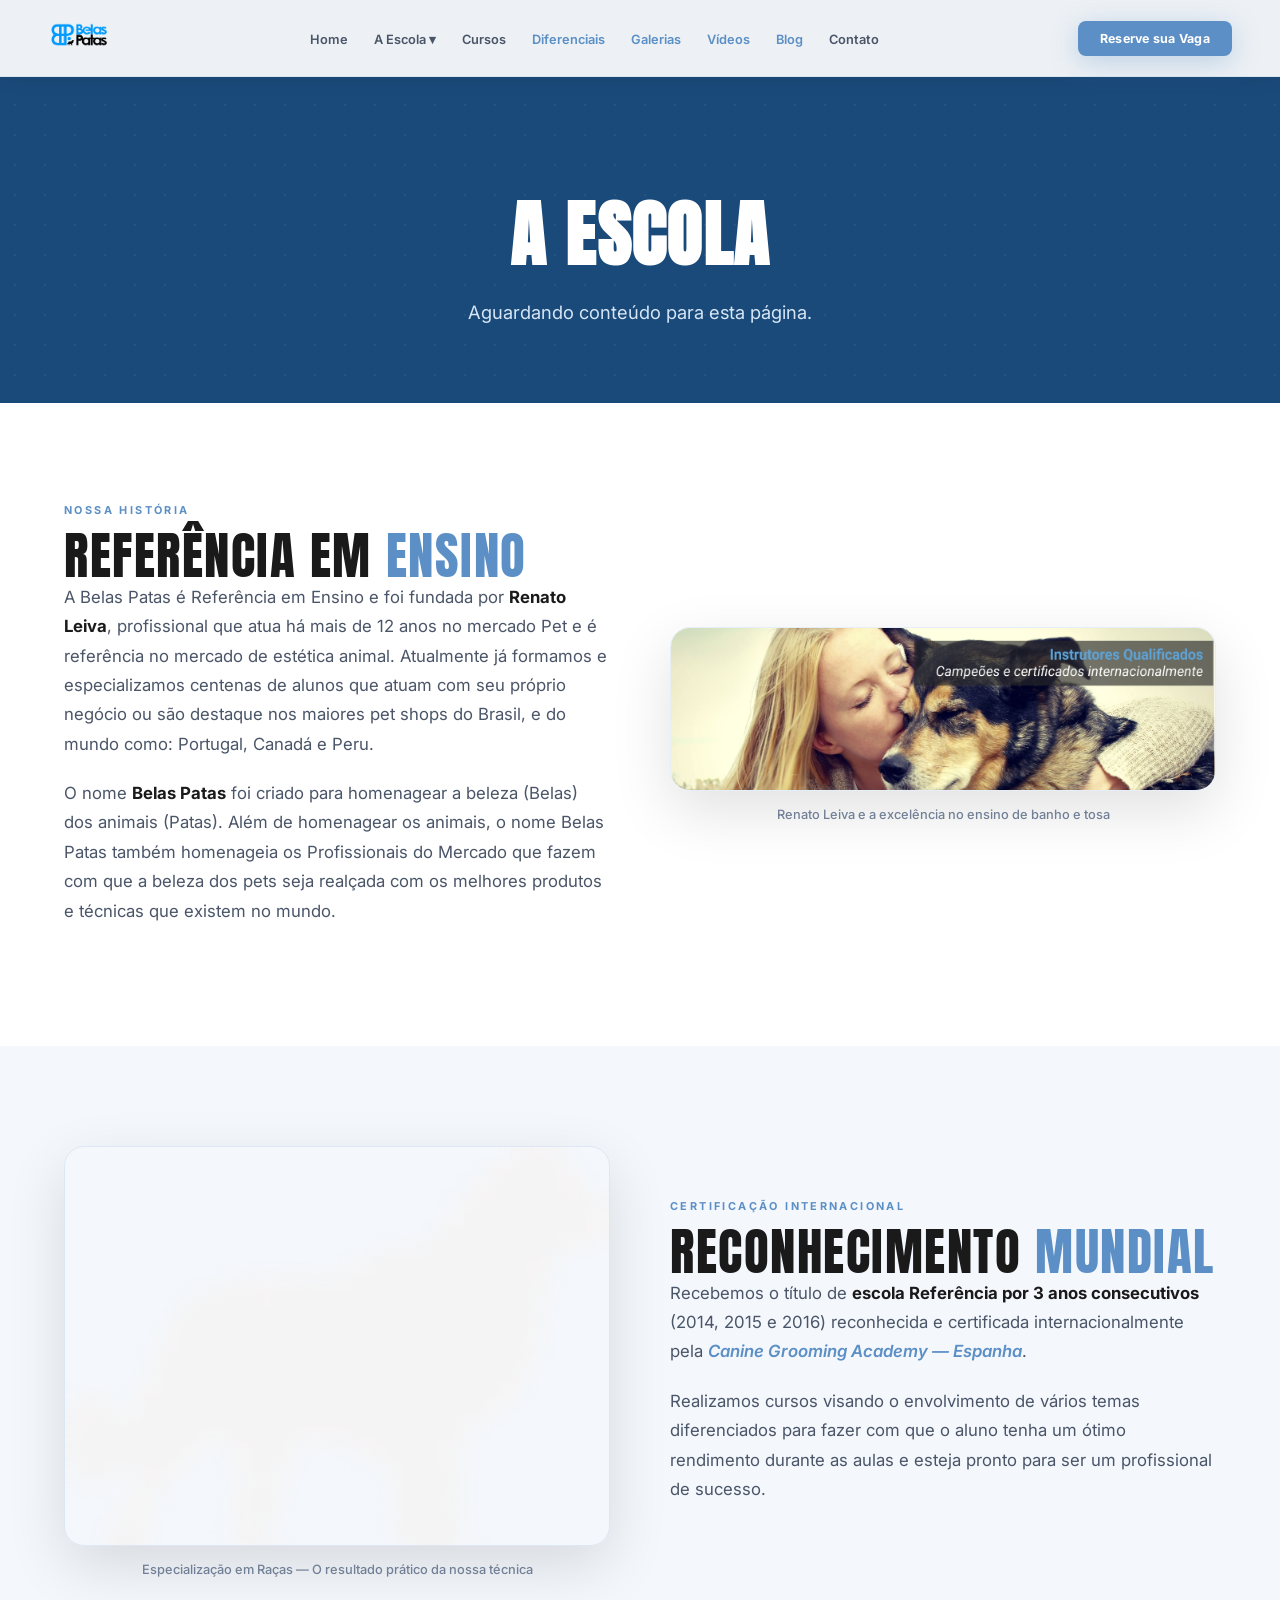
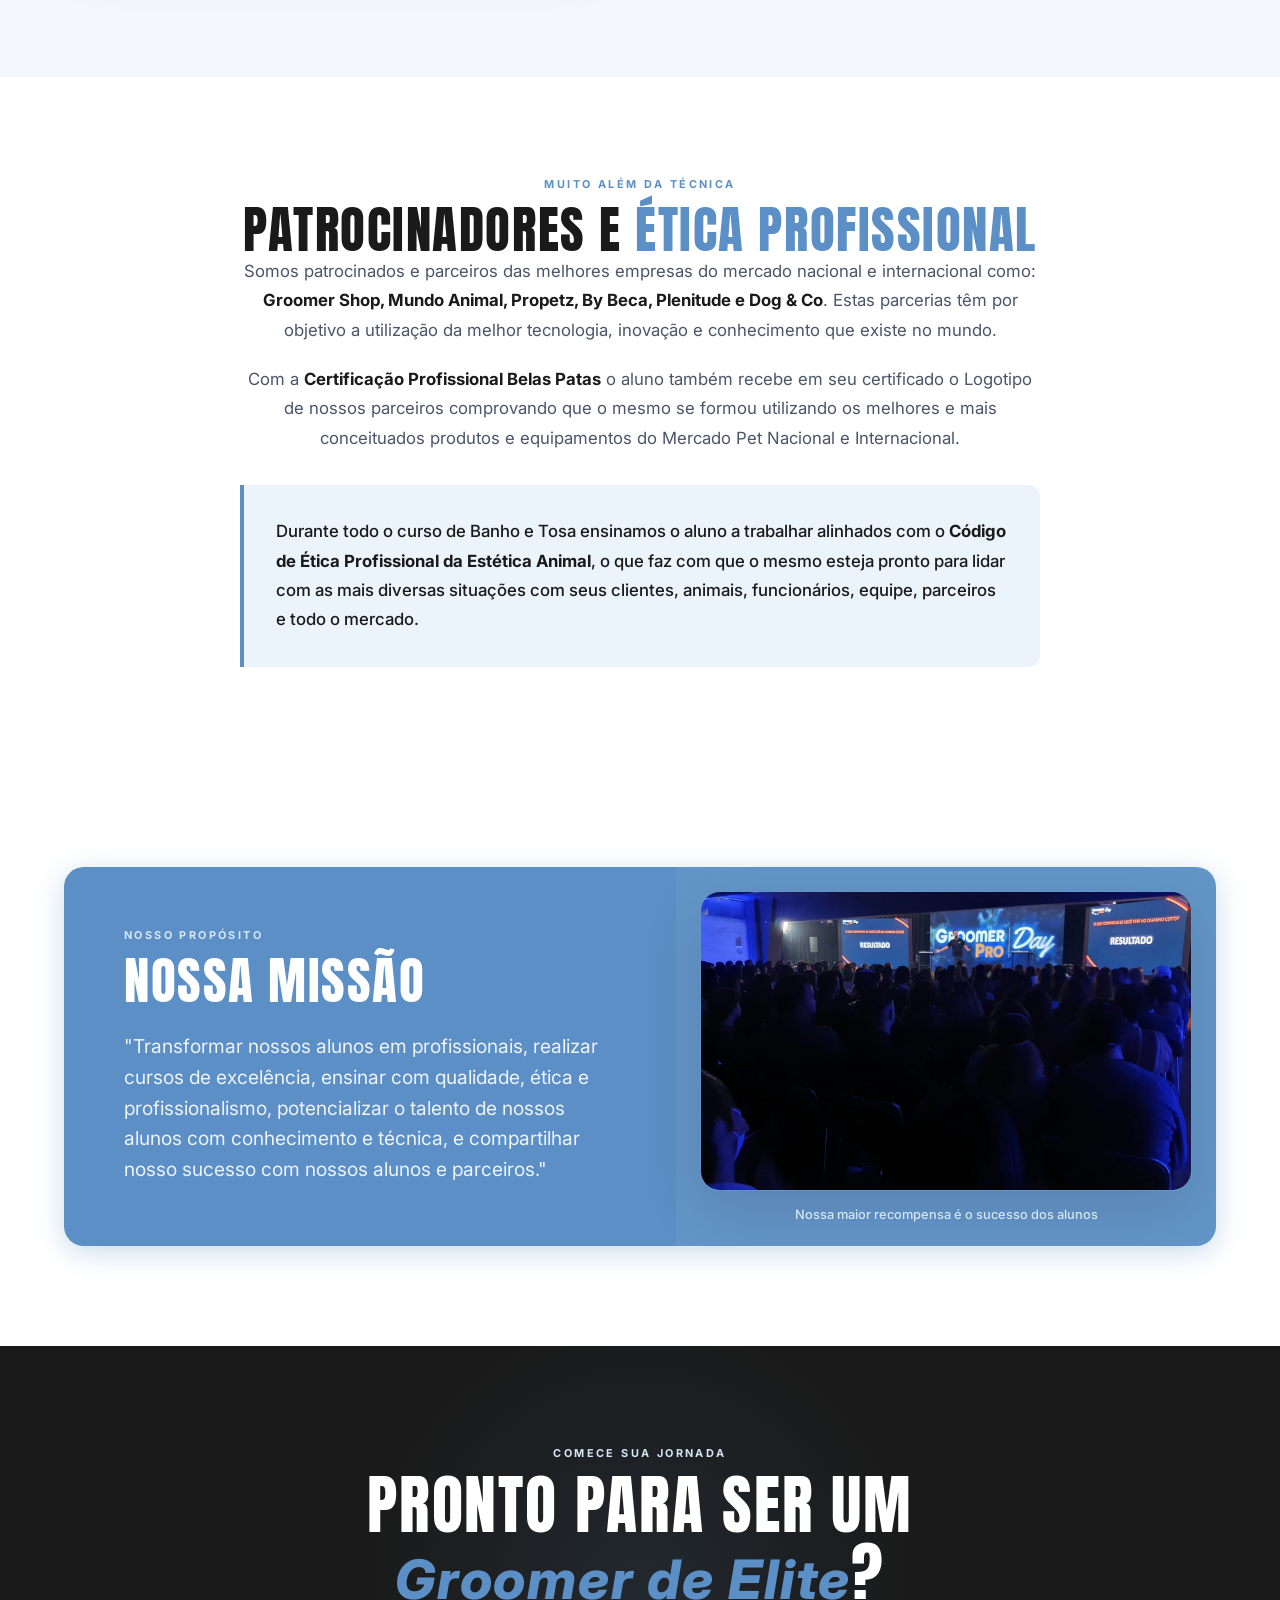
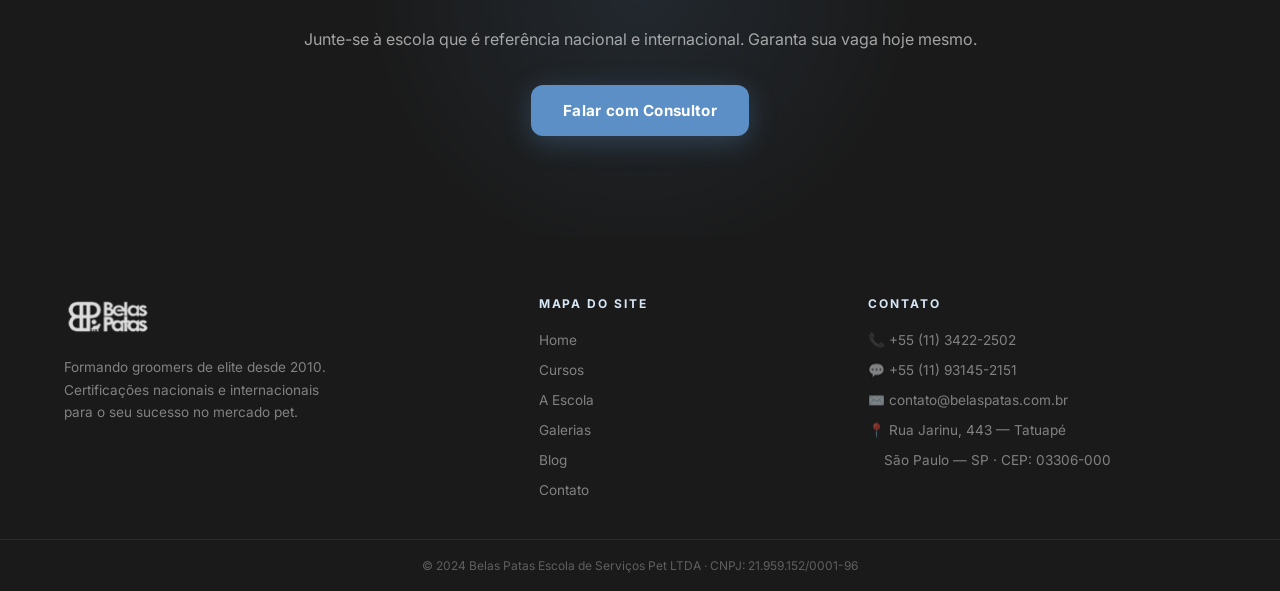
==== a-escola.html @ c2679daf "Initial commit - Belas Patas website" ====
<!DOCTYPE html>
<html lang="pt-BR">
<head>
  <meta charset="UTF-8" />
  <meta name="viewport" content="width=device-width, initial-scale=1.0" />
  <meta name="description" content="A Escola Belas Patas — Conheça a nossa estrutura e história." />
  <title>A Escola | Belas Patas</title>

  <!-- Fonts -->
  <link rel="preconnect" href="https://fonts.googleapis.com" />
  <link rel="preconnect" href="https://fonts.gstatic.com" crossorigin />
  <link href="https://fonts.googleapis.com/css2?family=Anton&family=Inter:wght@300;400;500;600;700;800;900&display=swap" rel="stylesheet" />

  <link rel="stylesheet" href="style.css" />
</head>
<body>

  <!-- ===== NAV ===== -->
  <nav class="nav" id="navbar">
    <a href="index.html" class="nav-logo" id="nav-logo-link">
      <img src="assets/logo-header.png" alt="Belas Patas" class="nav-logo-img" />
    </a>
    <ul class="nav-links" id="nav-links">
      <li><a href="index.html#home" class="nav-link">Home</a></li>
      <li class="has-dropdown">
        <a href="a-escola.html" class="nav-link">A Escola ▾</a>
        <ul class="dropdown">
          <li><a href="a-escola.html">A Escola</a></li>
          <li><a href="instrutores.html">Instrutores</a></li>
          <li><a href="#">Banho e Tosa Gratuito</a></li>
          <li><a href="#">Hospedagem</a></li>
          <li><a href="#">Parceiros</a></li>
          <li><a href="#">Depoimentos</a></li>
        </ul>
      </li>
      <li><a href="index.html#cursos" class="nav-link">Cursos</a></li>
      <li><a href="#" class="nav-link">Diferenciais</a></li>
      <li><a href="#" class="nav-link">Galerias</a></li>
      <li><a href="#" class="nav-link">Vídeos</a></li>
      <li><a href="#" class="nav-link">Blog</a></li>
      <li><a href="index.html#contato" class="nav-link">Contato</a></li>
    </ul>
    <a href="https://api.whatsapp.com/send?phone=5511931452151&text=Gostaria%20de%20mais%20informa%C3%A7%C3%B5es!" target="_blank" class="nav-cta" id="nav-cta-btn">
      Reserve sua Vaga
    </a>
    <button class="hamburger" id="hamburger" aria-label="Menu">
      <span></span><span></span><span></span>
    </button>
  </nav>

  <!-- ===== HEADER INTERNO ===== -->
  <header class="internal-header">
    <div class="internal-header-bg"></div>
    <div class="container relative" style="position: relative; z-index: 2;">
      <h1 class="internal-title fade">A Escola</h1>
      <p class="internal-sub fade d1">Aguardando conteúdo para esta página.</p>
    </div>
  </header>

  <!-- ===== CONTEÚDO PRINCIPAL ===== -->
  <main class="internal-main">
    
    <!-- Seção Quem Somos / História -->
    <section class="historia-section">
      <div class="container">
        <div class="historia-grid">
          <div class="historia-text fade">
            <span class="kicker">Nossa História</span>
            <h2 class="sec-title">Referência em <span>Ensino</span></h2>
            <p>A Belas Patas é Referência em Ensino e foi fundada por <strong>Renato Leiva</strong>, profissional que atua há mais de 12 anos no mercado Pet e é referência no mercado de estética animal. Atualmente já formamos e especializamos centenas de alunos que atuam com seu próprio negócio ou são destaque nos maiores pet shops do Brasil, e do mundo como: Portugal, Canadá e Peru.</p>
            <p>O nome <strong>Belas Patas</strong> foi criado para homenagear a beleza (Belas) dos animais (Patas). Além de homenagear os animais, o nome Belas Patas também homenageia os Profissionais do Mercado que fazem com que a beleza dos pets seja realçada com os melhores produtos e técnicas que existem no mundo.</p>
          </div>
          <div class="historia-image fade-r">
            <img src="assets/banner02.jpg" alt="Estrutura Belas Patas" class="rounded-img shadow-lg" />
            <div class="img-caption text-center">Renato Leiva e a excelência no ensino de banho e tosa</div>
          </div>
        </div>
      </div>
    </section>

    <!-- Reconhecimento e Metodologia -->
    <section class="reconhecimento-section" id="reconhecimento">
      <div class="container">
        <div class="reconhecimento-grid">
          <div class="rec-image fade">
            <img src="assets/white-dog.png" alt="Antes e Depois Tosa - Especialização em Raças" class="rounded-img shadow-lg" style="object-position: top; max-height: 400px;" />
            <div class="img-caption text-center mt-2">Especialização em Raças — O resultado prático da nossa técnica</div>
          </div>
          <div class="rec-text fade-r">
            <span class="kicker">Certificação Internacional</span>
            <h2 class="sec-title">Reconhecimento <span>Mundial</span></h2>
            <p>Recebemos o título de <strong>escola Referência por 3 anos consecutivos</strong> (2014, 2015 e 2016) reconhecida e certificada internacionalmente pela <em>Canine Grooming Academy — Espanha</em>.</p>
            <p>Realizamos cursos visando o envolvimento de vários temas diferenciados para fazer com que o aluno tenha um ótimo rendimento durante as aulas e esteja pronto para ser um profissional de sucesso.</p>
          </div>
        </div>
      </div>
    </section>

    <!-- Parceiros / Ética -->
    <section class="etica-section">
      <div class="container text-center">
         <span class="kicker">Muito além da técnica</span>
         <h2 class="sec-title">Patrocinadores e <span>Ética Profissional</span></h2>
         <div class="etica-content fade">
           <p>Somos patrocinados e parceiros das melhores empresas do mercado nacional e internacional como: <strong>Groomer Shop, Mundo Animal, Propetz, By Beca, Plenitude e Dog & Co</strong>. Estas parcerias têm por objetivo a utilização da melhor tecnologia, inovação e conhecimento que existe no mundo.</p>
           <p>Com a <strong>Certificação Profissional Belas Patas</strong> o aluno também recebe em seu certificado o Logotipo de nossos parceiros comprovando que o mesmo se formou utilizando os melhores e mais conceituados produtos e equipamentos do Mercado Pet Nacional e Internacional.</p>
           <div class="etica-highlight text-left">
             <p>Durante todo o curso de Banho e Tosa ensinamos o aluno a trabalhar alinhados com o <strong>Código de Ética Profissional da Estética Animal</strong>, o que faz com que o mesmo esteja pronto para lidar com as mais diversas situações com seus clientes, animais, funcionários, equipe, parceiros e todo o mercado.</p>
           </div>
         </div>
      </div>
    </section>

    <!-- Missão -->
    <section class="missao-section" id="missao">
      <div class="container">
        <div class="missao-card fade">
          <div class="missao-content">
            <span class="kicker">Nosso Propósito</span>
            <h2 class="sec-title">Nossa <span>Missão</span></h2>
            <p class="missao-text">"Transformar nossos alunos em profissionais, realizar cursos de excelência, ensinar com qualidade, ética e profissionalismo, potencializar o talento de nossos alunos com conhecimento e técnica, e compartilhar nosso sucesso com nossos alunos e parceiros."</p>
          </div>
          <div class="missao-image">
            <img src="assets/whatsapp-1.jpg" alt="Alunos Formados" class="rounded-img shadow-lg" style="max-height: 300px;" />
            <div class="img-caption text-center mt-2">Nossa maior recompensa é o sucesso dos alunos</div>
          </div>
        </div>
      </div>
    </section>

    <!-- CTA Final -->
    <section class="break-section">
      <div class="break-inner">
        <span class="kicker">Comece sua jornada</span>
        <h2 class="break-title">Pronto para ser um <em>Groomer de Elite</em>?</h2>
        <p class="break-sub">Junte-se à escola que é referência nacional e internacional. Garanta sua vaga hoje mesmo.</p>
        <a href="https://api.whatsapp.com/send?phone=5511931452151&text=Gostaria%20de%20mais%20informa%C3%A7%C3%B5es!" target="_blank" class="btn btn-primary" id="escola-cta-btn">Falar com Consultor</a>
      </div>
    </section>

  </main>

  <!-- ===== FOOTER ===== -->
  <footer class="footer">
    <div class="footer-inner container">
      <div class="footer-col">
        <div class="footer-logo">
          <img src="assets/logo-footer.png" alt="Belas Patas" class="footer-logo-img" />
        </div>
        <p class="footer-desc">Formando groomers de elite desde 2010. Certificações nacionais e internacionais para o seu sucesso no mercado pet.</p>
      </div>
      <div class="footer-col">
        <h4>Mapa do Site</h4>
        <ul class="footer-links">
          <li><a href="index.html#home">Home</a></li>
          <li><a href="index.html#cursos">Cursos</a></li>
          <li><a href="a-escola.html">A Escola</a></li>
          <li><a href="#">Galerias</a></li>
          <li><a href="#">Blog</a></li>
          <li><a href="index.html#contato">Contato</a></li>
        </ul>
      </div>
      <div class="footer-col">
        <h4>Contato</h4>
        <ul class="footer-links">
          <li><a href="tel:551134222502">📞 +55 (11) 3422-2502</a></li>
          <li><a href="https://api.whatsapp.com/send?phone=5511931452151" target="_blank">💬 +55 (11) 93145-2151</a></li>
          <li><a href="mailto:contato@belaspatas.com.br">✉️ contato@belaspatas.com.br</a></li>
          <li><span>📍 Rua Jarinu, 443 — Tatuapé</span></li>
          <li><span>&nbsp;&nbsp;&nbsp;&nbsp;São Paulo — SP · CEP: 03306-000</span></li>
        </ul>
      </div>
    </div>
    <div class="footer-bottom">
      <p>© 2024 Belas Patas Escola de Serviços Pet LTDA · CNPJ: 21.959.152/0001-96</p>
    </div>
  </footer>

  <script src="main.js"></script>
</body>
</html>
---- style.css ----
/* =====================================================
   BELAS PATAS — Premium Pet School
   Palette: White (#FFFFFF) + Azul (#5B8FC5) + Preto (#1A1A1A)
   Accent: Azul escuro (#1A4A7A) | Cinza claro (#F4F7FC)
   ===================================================== */

:root {
  /* Cores principais extraídas do logo */
  --blue:        #5B8FC5;   /* azul exato do logo */
  --blue-dark:   #1A4A7A;   /* azul escuro / hover */
  --blue-mid:    #3D72A8;   /* azul médio */
  --blue-light:  #D6E6F7;   /* azul muito claro / backgrounds */
  --blue-ultra:  #EBF3FB;   /* azul ultra claro */
  --black:       #0D0D0D;   /* preto quase puro */
  --black-mid:   #1A1A1A;   /* preto do logo */
  --black-soft:  #2C2C2C;
  --gray:        #4A5568;
  --gray-light:  #718096;
  --white:       #FFFFFF;
  --off-white:   #F4F7FC;   /* fundo geral */
  --section-alt: #EBF3FB;   /* seção alternada */
  --border:      rgba(91,143,197,.15);
  --border-dark: rgba(0,0,0,.08);
  --shadow-blue: 0 6px 28px rgba(91,143,197,.32);
  --shadow-sm:   0 2px 12px rgba(0,0,0,.08);
  --shadow-md:   0 8px 32px rgba(0,0,0,.1);
  --shadow-lg:   0 20px 60px rgba(0,0,0,.12);
  --f-display:   'Anton', sans-serif;
  --f-body:      'Inter', sans-serif;
  --radius:      12px;
  --radius-lg:   20px;
}

*,*::before,*::after { margin:0; padding:0; box-sizing:border-box; }
html { scroll-behavior: smooth; }

body {
  font-family: var(--f-body);
  background: var(--off-white);
  color: var(--black-mid);
  -webkit-font-smoothing: antialiased;
  overflow-x: hidden;
}

/* ── ANIMATIONS ── */
.fade { opacity:0; transform:translateY(28px); transition:opacity .65s ease,transform .65s ease; }
.fade.in { opacity:1; transform:translateY(0); }
.fade-r { opacity:0; transform:translateX(40px); transition:opacity .7s ease,transform .7s ease; }
.fade-r.in { opacity:1; transform:translateX(0); }
.d1 { transition-delay:.1s; }
.d2 { transition-delay:.2s; }
.d3 { transition-delay:.3s; }

@keyframes breathe { 0%,100%{transform:scale(1)} 50%{transform:scale(1.04)} }
@keyframes float { 0%,100%{transform:translateY(0)} 50%{transform:translateY(-8px)} }
@keyframes pulse-ring { 0%{box-shadow:0 0 0 0 rgba(37,211,102,.45)} 70%{box-shadow:0 0 0 14px rgba(37,211,102,0)} 100%{box-shadow:0 0 0 0 rgba(37,211,102,0)} }
@keyframes shine { to { background-position: 200% center; } }
@keyframes slide-in { from{opacity:0;transform:translateY(-6px)} to{opacity:1;transform:translateY(0)} }

/* ── CONTAINER ── */
.container { max-width: 1200px; margin: 0 auto; padding: 0 24px; }
.text-center { text-align: center; }

/* ── GLOBAL BUTTONS ── */
.btn {
  display: inline-flex;
  align-items: center;
  gap: 10px;
  font-family: var(--f-body);
  font-size: .95rem;
  font-weight: 700;
  padding: 16px 32px;
  border-radius: var(--radius);
  border: none;
  cursor: pointer;
  text-decoration: none;
  letter-spacing: .02em;
  transition: all .22s ease;
  white-space: nowrap;
}
.btn-primary {
  background: var(--blue);
  color: var(--white);
  box-shadow: var(--shadow-blue);
}
.btn-primary:hover {
  background: var(--blue-dark);
  transform: translateY(-2px);
  box-shadow: 0 10px 36px rgba(91,143,197,.42);
}
.btn-secondary {
  background: var(--white);
  color: var(--blue-dark);
  border: 1.5px solid var(--border);
  box-shadow: var(--shadow-sm);
}
.btn-secondary:hover {
  background: var(--blue-ultra);
  border-color: var(--blue);
  transform: translateY(-2px);
}
.btn-outline {
  background: transparent;
  color: var(--blue);
  border: 1.5px solid var(--blue);
}
.btn-outline:hover {
  background: var(--blue-light);
  transform: translateY(-2px);
}
.btn-dark {
  background: var(--black-mid);
  color: var(--white);
}
.btn-dark:hover {
  background: var(--black-soft);
  transform: translateY(-2px);
}
.btn-full { width: 100%; justify-content: center; }
.arr { transition: transform .2s; }
.btn:hover .arr { transform: translateX(4px); }

/* ── SECTION HEADERS ── */
.kicker {
  font-size: .68rem;
  font-weight: 700;
  text-transform: uppercase;
  letter-spacing: .22em;
  color: var(--blue);
  display: block;
  margin-bottom: 12px;
}
.sec-head { margin-bottom: 56px; }
.sec-head.center { text-align: center; }
.sec-title {
  font-family: var(--f-display);
  font-size: clamp(2rem, 4vw, 3.2rem);
  font-weight: 400;
  letter-spacing: .03em;
  text-transform: uppercase;
  color: var(--black-mid);
  line-height: 1.05;
}
.sec-title span { color: var(--blue); }
.sec-desc {
  font-size: 1rem;
  color: var(--gray);
  line-height: 1.7;
  max-width: 520px;
  margin: 16px auto 0;
}

/* ── INTERNAL HEADER ── */
.internal-header {
  position: relative;
  padding: 180px 24px 80px;
  background: var(--blue-dark);
  text-align: center;
  overflow: hidden;
}
.internal-header-bg {
  position: absolute;
  inset: 0;
  background-image: radial-gradient(circle, rgba(255,255,255,.05) 1px, transparent 1px);
  background-size: 30px 30px;
  z-index: 1;
}
.internal-title {
  font-family: var(--f-display);
  font-size: clamp(3rem, 6vw, 4.5rem);
  color: var(--white);
  text-transform: uppercase;
  letter-spacing: .02em;
  margin-bottom: 12px;
}
.internal-sub {
  font-size: clamp(1rem, 2vw, 1.15rem);
  color: var(--blue-light);
  max-width: 600px;
  margin: 0 auto;
}
.relative { position: relative; }

/* ── A ESCOLA PAGE ── */
.internal-main {
  background: var(--white);
}
.historia-section, .reconhecimento-section, .etica-section, .missao-section {
  padding: 100px 24px;
}
.reconhecimento-section {
  background: var(--off-white);
}

.historia-grid, .reconhecimento-grid {
  display: grid;
  grid-template-columns: 1fr 1fr;
  gap: 60px;
  align-items: center;
}
@media (max-width: 800px) {
  .historia-grid, .reconhecimento-grid {
    grid-template-columns: 1fr;
    gap: 40px;
  }
}

.historia-text p, .rec-text p, .etica-content p {
  font-size: 1.05rem;
  color: var(--gray);
  line-height: 1.75;
  margin-bottom: 20px;
}
.historia-text p strong, .rec-text p strong, .etica-content p strong {
  color: var(--black-mid);
}
.rec-text p em {
  font-style: italic;
  color: var(--blue);
  font-weight: 600;
}

.rounded-img {
  width: 100%;
  border-radius: var(--radius-lg);
  object-fit: cover;
  border: 1px solid var(--border);
}
.shadow-lg {
  box-shadow: var(--shadow-lg);
}
.img-caption {
  font-size: .8rem;
  color: var(--gray-light);
  margin-top: 12px;
  font-weight: 500;
}
.mt-2 { margin-top: 12px; }

.etica-content {
  max-width: 800px;
  margin: 0 auto;
}
.etica-highlight {
  margin-top: 32px;
  padding: 32px;
  background: var(--blue-ultra);
  border-left: 4px solid var(--blue);
  border-radius: 0 var(--radius) var(--radius) 0;
  text-align: left;
}
.etica-highlight p { margin-bottom: 0; color: var(--black-mid); font-weight: 500; }

.missao-card {
  display: flex;
  background: var(--blue);
  border-radius: var(--radius-lg);
  overflow: hidden;
  box-shadow: var(--shadow-blue);
  align-items: center;
}
.missao-content {
  padding: 60px;
  flex: 1;
}
.missao-content .kicker { color: var(--blue-light); }
.missao-content .sec-title, .missao-content .sec-title span { color: var(--white); }
.missao-text {
  font-size: 1.2rem;
  color: rgba(255,255,255,0.9);
  line-height: 1.6;
  margin-top: 24px;
}
.missao-image {
  flex: 1;
  padding: 24px;
  background: rgba(255,255,255,0.05);
}
.missao-image .img-caption { color: var(--blue-light); }

@media (max-width: 900px) {
  .missao-card { flex-direction: column; }
  .missao-content { padding: 40px; }
  .missao-image { width: 100%; }
}

/* ── INSTRUTORES PAGE ── */
.instrutores-main {
  background: var(--white);
}
.instrutores-section {
  padding: 80px 24px 40px;
}
.instrutores-intro {
  max-width: 700px;
  margin: 0 auto 64px;
  text-align: center;
}
.instrutores-intro p {
  font-size: 1.1rem;
  color: var(--gray);
  line-height: 1.8;
}

/* Bloco individual de cada instrutor */
.instrutor-block {
  display: flex;
  gap: 48px;
  align-items: flex-start;
  padding: 48px 0;
}

/* Foto — lado esquerdo */
.instrutor-foto {
  flex: 0 0 240px;
  width: 240px;
}
.instrutor-foto-placeholder {
  width: 240px;
  height: 300px;
  background: var(--off-white);
  border: 2px dashed var(--border);
  border-radius: var(--radius-lg);
  display: flex;
  flex-direction: column;
  align-items: center;
  justify-content: center;
  gap: 12px;
  color: var(--gray-light);
}
.instrutor-foto-placeholder svg {
  opacity: .4;
}
.instrutor-foto-placeholder span {
  font-size: .8rem;
  font-weight: 500;
  letter-spacing: .03em;
  text-transform: uppercase;
}
.instrutor-img {
  width: 240px;
  height: 300px;
  object-fit: cover;
  border-radius: var(--radius-lg);
  border: 1px solid var(--border);
}

/* Informações — lado direito */
.instrutor-info {
  flex: 1;
  min-width: 0;
}
.instrutor-nome {
  font-family: var(--f-body);
  font-size: 1.6rem;
  font-weight: 800;
  color: var(--blue);
  margin-bottom: 20px;
  letter-spacing: -.01em;
}
.instrutor-curriculo {
  list-style: none;
  padding: 0;
  margin: 0;
}
.instrutor-curriculo li {
  position: relative;
  padding-left: 20px;
  font-size: .98rem;
  color: var(--gray);
  line-height: 1.7;
  margin-bottom: 8px;
}
.instrutor-curriculo li::before {
  content: "";
  position: absolute;
  left: 0;
  top: 10px;
  width: 6px;
  height: 6px;
  border-radius: 50%;
  background: var(--blue);
  opacity: .5;
}

/* Divisor entre instrutores */
.instrutor-divider {
  border: none;
  border-top: 1px solid var(--border);
  margin: 0;
}

/* RESPONSIVO — Tablet */
@media (max-width: 800px) {
  .instrutor-block {
    gap: 32px;
  }
  .instrutor-foto {
    flex: 0 0 180px;
    width: 180px;
  }
  .instrutor-foto-placeholder,
  .instrutor-img {
    width: 180px;
    height: 230px;
  }
  .instrutor-nome {
    font-size: 1.35rem;
  }
}

/* RESPONSIVO — Mobile */
@media (max-width: 600px) {
  .instrutores-section {
    padding: 48px 16px 24px;
  }
  .instrutor-block {
    flex-direction: column;
    align-items: center;
    text-align: center;
    gap: 24px;
    padding: 40px 0;
  }
  .instrutor-foto {
    flex: none;
    width: 200px;
  }
  .instrutor-foto-placeholder,
  .instrutor-img {
    width: 200px;
    height: 250px;
  }
  .instrutor-curriculo li {
    text-align: left;
  }
  .instrutor-nome {
    font-size: 1.3rem;
  }
}

/* =====================================================
   NAV
   ===================================================== */
.nav {
  position: fixed;
  top: 0; left: 0; right: 0;
  z-index: 1000;
  display: flex;
  align-items: center;
  justify-content: space-between;
  padding: 16px 48px;
  background: rgba(255,255,255,.92);
  backdrop-filter: blur(16px);
  -webkit-backdrop-filter: blur(16px);
  border-bottom: 1px solid rgba(91,143,197,.12);
  transition: all .3s ease;
  box-shadow: 0 2px 20px rgba(0,0,0,.06);
}
.nav.stuck {
  padding: 12px 48px;
  box-shadow: 0 4px 24px rgba(0,0,0,.1);
}

/* LOGO */
.nav-logo { display: flex; align-items: center; text-decoration: none; flex-shrink: 0; }
.nav-logo-img { height: 44px; width: auto; object-fit: contain; }

.nav-links {
  display: flex;
  align-items: center;
  gap: 2px;
  list-style: none;
}
.nav-link {
  font-size: .8rem;
  font-weight: 600;
  color: var(--gray);
  text-decoration: none;
  padding: 8px 12px;
  border-radius: 8px;
  transition: color .2s, background .2s;
  white-space: nowrap;
}
.nav-link:hover { color: var(--blue); background: var(--blue-ultra); }

/* Dropdown */
.has-dropdown { position: relative; }
.dropdown {
  display: none;
  position: absolute;
  top: calc(100% + 10px);
  left: 50%;
  transform: translateX(-50%);
  background: var(--white);
  border: 1px solid var(--border);
  border-radius: var(--radius);
  padding: 8px;
  min-width: 210px;
  list-style: none;
  box-shadow: var(--shadow-lg);
  animation: slide-in .2s ease;
}
/* Ponte invisível para o hover não falhar */
.dropdown::before {
  content: "";
  position: absolute;
  top: -12px;
  left: 0;
  width: 100%;
  height: 12px;
}
.has-dropdown:hover .dropdown { display: block; }
.dropdown li a {
  display: block;
  padding: 10px 14px;
  font-size: .82rem;
  color: var(--gray);
  text-decoration: none;
  border-radius: 8px;
  transition: color .2s, background .2s;
}
.dropdown li a:hover { color: var(--blue); background: var(--blue-ultra); }

.nav-cta {
  font-size: .78rem;
  font-weight: 700;
  padding: 10px 22px;
  border-radius: 8px;
  background: var(--blue);
  color: var(--white);
  text-decoration: none;
  letter-spacing: .02em;
  box-shadow: var(--shadow-blue);
  transition: all .22s;
  white-space: nowrap;
  flex-shrink: 0;
}
.nav-cta:hover { background: var(--blue-dark); transform: translateY(-1px); }

/* Hamburger */
.hamburger {
  display: none;
  flex-direction: column;
  gap: 5px;
  background: none;
  border: none;
  cursor: pointer;
  padding: 4px;
}
.hamburger span {
  display: block;
  width: 22px;
  height: 2px;
  background: var(--black-mid);
  border-radius: 2px;
  transition: all .3s;
}

/* =====================================================
   HERO SLIDER
   ===================================================== */
.hero-slider {
  position: relative;
  min-height: 100svh;
  display: flex;
  align-items: center;
  overflow: hidden;
  background: var(--black-mid);
}

.slider-track {
  position: absolute;
  inset: 0;
  display: flex;
  width: 100%;
  height: 100%;
}

.slide {
  position: absolute;
  inset: 0;
  opacity: 0;
  transition: opacity 0.8s ease-in-out;
  display: flex;
  align-items: center;
  justify-content: flex-start;
  padding: 120px 80px 80px;
  z-index: 1;
}
.slide.active {
  opacity: 1;
  z-index: 2;
}

.slide-img {
  position: absolute;
  inset: 0;
  width: 100%;
  height: 100%;
  object-fit: cover;
  object-position: center;
  z-index: -2;
  transform: scale(1.05);
  transition: transform 6s ease;
}
.slide.active .slide-img {
  transform: scale(1);
}

.slide-overlay {
  position: absolute;
  inset: 0;
  background: linear-gradient(90deg, rgba(13,13,13,0.9) 0%, rgba(13,13,13,0.5) 60%, transparent 100%);
  z-index: -1;
}

.slide-content {
  position: relative;
  max-width: 650px;
  z-index: 2;
}

.slide-tag {
  display: inline-flex;
  align-items: center;
  gap: 8px;
  font-size: .75rem;
  font-weight: 700;
  text-transform: uppercase;
  letter-spacing: .16em;
  color: var(--white);
  background: rgba(255,255,255,0.15);
  backdrop-filter: blur(8px);
  border: 1px solid rgba(255,255,255,0.3);
  padding: 8px 18px;
  border-radius: 999px;
  margin-bottom: 24px;
}

.slide-title {
  font-family: var(--f-display);
  font-size: clamp(3.5rem, 7vw, 6.5rem);
  font-weight: 400;
  line-height: .95;
  letter-spacing: .02em;
  text-transform: uppercase;
  color: var(--white);
  margin-bottom: 16px;
}
.slide-title span { color: var(--blue); }

.slide-sub {
  font-size: clamp(1rem, 2vw, 1.25rem);
  color: rgba(255,255,255,0.85);
  line-height: 1.6;
  margin-bottom: 32px;
}

.slide-ctas {
  display: flex;
  gap: 16px;
  flex-wrap: wrap;
}

.btn-glass {
  background: rgba(255,255,255,0.1);
  backdrop-filter: blur(10px);
  color: var(--white);
  border: 1px solid rgba(255,255,255,0.25);
}
.btn-glass:hover {
  background: rgba(255,255,255,0.2);
  transform: translateY(-2px);
}

/* Controls */
.slider-arrow {
  position: absolute;
  top: 50%;
  transform: translateY(-50%);
  width: 54px;
  height: 54px;
  border-radius: 50%;
  background: rgba(255,255,255,0.1);
  backdrop-filter: blur(8px);
  border: 1px solid rgba(255,255,255,0.2);
  color: var(--white);
  display: flex;
  align-items: center;
  justify-content: center;
  cursor: pointer;
  z-index: 10;
  transition: all 0.3s ease;
}
.slider-arrow:hover {
  background: var(--blue);
  border-color: var(--blue);
}
.slider-prev { left: 32px; }
.slider-next { right: 32px; }

.slider-bullets {
  position: absolute;
  bottom: 120px;
  left: 80px;
  display: flex;
  gap: 12px;
  z-index: 10;
}
.slider-bullet {
  width: 12px;
  height: 12px;
  border-radius: 50%;
  background: rgba(255,255,255,0.3);
  border: 2px solid transparent;
  cursor: pointer;
  transition: all 0.3s ease;
}
.slider-bullet.active {
  background: transparent;
  border-color: var(--blue);
  transform: scale(1.3);
}

/* Stats Bar */
.slider-stats {
  position: absolute;
  bottom: 0;
  left: 0;
  right: 0;
  display: flex;
  justify-content: space-around;
  background: rgba(13,13,13,0.85);
  backdrop-filter: blur(20px);
  padding: 24px 80px;
  z-index: 10;
  border-top: 1px solid rgba(255,255,255,0.08);
}
.slider-stat {
  display: flex;
  align-items: center;
  gap: 16px;
}
.slider-stat .stat-val {
  font-family: var(--f-display);
  font-size: 2rem;
  color: var(--white);
  line-height: 1;
  margin: 0;
}
.slider-stat .stat-lbl {
  font-size: .8rem;
  color: rgba(255,255,255,0.6);
  text-transform: uppercase;
  letter-spacing: .1em;
}
.slider-stat-sep {
  width: 1px;
  background: rgba(255,255,255,0.15);
}

/* =====================================================
   BREAK SECTION
   ===================================================== */
.break-section {
  background: var(--black-mid);
  padding: 100px 24px;
  text-align: center;
  position: relative;
  overflow: hidden;
}
.break-section::before {
  content: '';
  position: absolute;
  top: 50%; left: 50%;
  transform: translate(-50%, -50%);
  width: 600px; height: 600px;
  border-radius: 50%;
  background: radial-gradient(circle, rgba(91,143,197,.12) 0%, transparent 65%);
  pointer-events: none;
}
.break-inner { max-width: 700px; margin: 0 auto; position: relative; }
.break-section .kicker { color: var(--blue-light); }
.break-title {
  font-family: var(--f-display);
  font-size: clamp(2rem, 5vw, 4rem);
  font-weight: 400;
  line-height: 1.05;
  letter-spacing: .03em;
  text-transform: uppercase;
  color: var(--white);
  margin-bottom: 18px;
}
.break-title em {
  font-family: var(--f-body);
  font-style: italic;
  color: var(--blue);
  font-weight: 800;
  text-transform: none;
  font-size: .85em;
}
.break-sub {
  font-size: 1rem;
  color: rgba(255,255,255,.6);
  line-height: 1.7;
  margin-bottom: 32px;
}

/* =====================================================
   VANTAGENS
   ===================================================== */
.vantagens-section { padding: 100px 24px; background: var(--off-white); }
.vantagens-grid { display: grid; grid-template-columns: repeat(3, 1fr); gap: 20px; }
.vantagem-card {
  background: var(--white);
  border: 1px solid var(--border-dark);
  border-radius: 16px;
  padding: 32px 24px;
  box-shadow: var(--shadow-sm);
  transition: border-color .3s, transform .3s, box-shadow .3s;
}
.vantagem-card:hover {
  border-color: var(--blue);
  transform: translateY(-4px);
  box-shadow: var(--shadow-md);
}
.vantagem-icon { font-size: 2rem; margin-bottom: 16px; }
.vantagem-card h3 { font-size: 1.05rem; font-weight: 700; color: var(--black-mid); margin-bottom: 10px; }
.vantagem-card p { font-size: .875rem; color: var(--gray); line-height: 1.65; }

/* =====================================================
   CURSOS
   ===================================================== */
.cursos-section { padding: 100px 24px; background: var(--white); }

.cursos-tabs {
  display: flex;
  gap: 4px;
  margin-bottom: 40px;
  border-bottom: 2px solid var(--border);
  padding-bottom: 0;
}
.tab-btn {
  font-family: var(--f-body);
  font-size: .85rem;
  font-weight: 600;
  color: var(--gray-light);
  background: none;
  border: none;
  cursor: pointer;
  padding: 12px 20px;
  border-bottom: 2px solid transparent;
  margin-bottom: -2px;
  transition: color .2s, border-color .2s;
  border-radius: 0;
}
.tab-btn:hover { color: var(--blue); }
.tab-btn.active { color: var(--blue); border-bottom-color: var(--blue); }

.tab-content { display: none; }
.tab-content.active { display: block; }

.cursos-grid { display: grid; grid-template-columns: repeat(4, 1fr); gap: 16px; }
.curso-card {
  display: block;
  background: var(--off-white);
  border: 1px solid var(--border-dark);
  border-radius: 14px;
  padding: 24px 20px;
  text-decoration: none;
  transition: all .25s ease;
  position: relative;
  overflow: hidden;
}
.curso-card:hover {
  border-color: var(--blue);
  transform: translateY(-4px);
  box-shadow: var(--shadow-md);
  background: var(--white);
}
.curso-card:hover .curso-link { color: var(--blue); }
.curso-card.featured {
  border-color: var(--blue);
  background: var(--blue-ultra);
  max-width: 360px;
  margin: 0 auto;
}
.curso-badge-featured {
  position: absolute;
  top: 14px; right: 14px;
  background: var(--blue);
  color: var(--white);
  font-size: .6rem;
  font-weight: 800;
  text-transform: uppercase;
  letter-spacing: .1em;
  padding: 4px 10px;
  border-radius: 999px;
}
.curso-icon { font-size: 1.5rem; margin-bottom: 12px; }
.curso-card h3 { font-size: .9rem; font-weight: 700; color: var(--black-mid); margin-bottom: 8px; line-height: 1.3; }
.curso-card p { font-size: .78rem; color: var(--gray); line-height: 1.6; margin-bottom: 14px; }
.curso-link {
  font-size: .75rem;
  font-weight: 700;
  color: var(--gray-light);
  transition: color .2s;
  text-transform: uppercase;
  letter-spacing: .08em;
}
.cursos-cta { text-align: center; margin-top: 48px; }

/* =====================================================
   DEPOIMENTOS
   ===================================================== */
.depoimentos-section { padding: 100px 24px; background: var(--section-alt); }
.depoimentos-grid { display: grid; grid-template-columns: 1fr 1fr; gap: 20px; }
.depoimento-card {
  background: var(--white);
  border: 1px solid var(--border-dark);
  border-radius: 16px;
  padding: 32px 28px;
  box-shadow: var(--shadow-sm);
  transition: border-color .3s, transform .3s, box-shadow .3s;
}
.depoimento-card:hover {
  border-color: var(--blue);
  transform: translateY(-4px);
  box-shadow: var(--shadow-md);
}
.dep-stars { color: #E8A020; font-size: 1rem; letter-spacing: 2px; margin-bottom: 14px; }
.dep-text { font-size: .9rem; color: var(--gray); line-height: 1.75; margin-bottom: 24px; font-style: italic; }
.dep-text strong { color: var(--black-mid); }
.dep-author { display: flex; align-items: center; gap: 14px; }
.dep-avatar {
  width: 44px; height: 44px;
  border-radius: 50%;
  background: linear-gradient(135deg, var(--blue) 0%, var(--blue-dark) 100%);
  display: flex;
  align-items: center;
  justify-content: center;
  font-size: .8rem;
  font-weight: 800;
  color: var(--white);
  flex-shrink: 0;
}
.dep-name { font-size: .9rem; font-weight: 700; color: var(--black-mid); margin-bottom: 3px; }
.dep-role { font-size: .75rem; color: var(--gray-light); }

/* =====================================================
   PARCEIROS
   ===================================================== */
.parceiros-section { padding: 80px 24px; background: var(--white); }
.parceiros-grid { display: grid; grid-template-columns: repeat(6, 1fr); gap: 16px; margin-bottom: 40px; }
.parceiro-item {
  display: flex;
  align-items: center;
  justify-content: center;
  background: var(--off-white);
  border: 1px solid var(--border-dark);
  border-radius: 12px;
  padding: 20px 16px;
  text-decoration: none;
  min-height: 80px;
  transition: border-color .3s, transform .3s, box-shadow .3s;
}
.parceiro-item:hover {
  border-color: var(--blue);
  transform: translateY(-3px);
  box-shadow: var(--shadow-sm);
}
.parceiro-placeholder {
  font-size: .75rem;
  font-weight: 700;
  color: var(--gray-light);
  text-align: center;
  text-transform: uppercase;
  letter-spacing: .08em;
}
.parceiro-img {
  max-width: 110px;
  max-height: 50px;
  width: auto;
  height: auto;
  object-fit: contain;
  filter: grayscale(40%);
  opacity: .75;
  transition: filter .3s, opacity .3s;
}
.parceiro-item:hover .parceiro-img {
  filter: grayscale(0%);
  opacity: 1;
}

/* Depoimento — foto real */
.dep-photo {
  width: 52px !important;
  height: 52px !important;
  border-radius: 50%;
  object-fit: cover;
  object-position: top center;
  border: 2px solid var(--blue-light);
  flex-shrink: 0;
}

/* =====================================================
   CONTATO
   ===================================================== */
.contato-section { padding: 100px 24px; background: var(--off-white); }
.contato-inner {
  max-width: 1200px;
  margin: 0 auto;
  display: grid;
  grid-template-columns: 1fr 420px;
  gap: 60px;
  align-items: start;
}
.contato-text p {
  font-size: 1rem;
  color: var(--gray);
  line-height: 1.7;
  margin: 16px 0 32px;
  max-width: 480px;
}
.contato-info { display: flex; flex-direction: column; gap: 16px; margin-bottom: 28px; }
.contato-item { display: flex; align-items: flex-start; gap: 14px; }
.contato-icon { font-size: 1.2rem; flex-shrink: 0; margin-top: 2px; }
.contato-item strong {
  display: block;
  font-size: .78rem;
  font-weight: 700;
  color: var(--gray-light);
  text-transform: uppercase;
  letter-spacing: .1em;
  margin-bottom: 3px;
}
.contato-item a, .contato-item span { font-size: .9rem; color: var(--black-mid); text-decoration: none; transition: color .2s; }
.contato-item a:hover { color: var(--blue); }
.contato-item small { font-size: .75rem; color: var(--gray-light); }
.contato-social { display: flex; gap: 10px; }
.social-btn {
  display: flex;
  align-items: center;
  justify-content: center;
  width: 40px; height: 40px;
  background: var(--white);
  border: 1px solid var(--border-dark);
  border-radius: 10px;
  color: var(--gray);
  text-decoration: none;
  box-shadow: var(--shadow-sm);
  transition: all .2s;
}
.social-btn:hover { border-color: var(--blue); color: var(--blue); background: var(--blue-ultra); }

/* CTA BOX */
.cta-box-inner {
  background: var(--white);
  border: 1px solid var(--border);
  border-radius: var(--radius-lg);
  padding: 36px;
  position: relative;
  overflow: hidden;
  box-shadow: var(--shadow-md);
}
.cta-box-inner::before {
  content: '';
  position: absolute;
  top: 0; left: 0; right: 0;
  height: 4px;
  background: linear-gradient(90deg, var(--blue), var(--blue-dark), var(--blue));
  background-size: 200% auto;
  animation: shine 3s linear infinite;
}
.cta-box-icon { font-size: 2rem; margin-bottom: 14px; animation: float 3.5s ease-in-out infinite; }
.cta-box-inner h3 {
  font-family: var(--f-display);
  font-size: 1.6rem;
  font-weight: 400;
  letter-spacing: .04em;
  text-transform: uppercase;
  color: var(--black-mid);
  margin-bottom: 10px;
}
.cta-box-inner p { font-size: .875rem; color: var(--gray); line-height: 1.65; margin-bottom: 22px; }
.cta-box-info { margin: 18px 0; display: flex; flex-direction: column; gap: 6px; }
.cta-info-item { display: flex; align-items: center; gap: 8px; font-size: .75rem; color: var(--gray-light); }
.pagamento-section { margin-top: 18px; padding-top: 18px; border-top: 1px solid var(--border-dark); }
.pagamento-title {
  font-size: .72rem;
  font-weight: 700;
  text-transform: uppercase;
  letter-spacing: .12em;
  color: var(--gray-light);
  margin-bottom: 10px;
}
.pagamento-pills { display: flex; flex-wrap: wrap; gap: 8px; }
.pagamento-pill {
  font-size: .7rem;
  font-weight: 600;
  color: var(--gray);
  background: var(--off-white);
  border: 1px solid var(--border-dark);
  padding: 5px 12px;
  border-radius: 999px;
}

/* =====================================================
   FOOTER
   ===================================================== */
.footer {
  background: var(--black-mid);
  padding-top: 60px;
}
.footer-inner { display: grid; grid-template-columns: 1.5fr 1fr 1.2fr; gap: 40px; padding-bottom: 40px; }
.footer-logo { margin-bottom: 16px; }
.footer-logo-img { height: 40px; width: auto; object-fit: contain; filter: brightness(0) invert(1); opacity: .85; }
.footer-desc { font-size: .85rem; color: rgba(255,255,255,.45); line-height: 1.65; max-width: 280px; }
.footer-col h4 {
  font-size: .75rem;
  font-weight: 700;
  text-transform: uppercase;
  letter-spacing: .16em;
  color: var(--blue-light);
  margin-bottom: 18px;
}
.footer-links { list-style: none; display: flex; flex-direction: column; gap: 10px; }
.footer-links li a, .footer-links li span { font-size: .85rem; color: rgba(255,255,255,.45); text-decoration: none; transition: color .2s; }
.footer-links li a:hover { color: var(--blue-light); }
.footer-bottom { border-top: 1px solid rgba(255,255,255,.08); padding: 18px 24px; text-align: center; }
.footer-bottom p { font-size: .75rem; color: rgba(255,255,255,.3); }

/* =====================================================
   WHATSAPP FLOAT
   ===================================================== */
.whatsapp-float {
  position: fixed;
  bottom: 28px; right: 28px;
  z-index: 999;
  width: 58px; height: 58px;
  background: #25D366;
  border-radius: 50%;
  display: flex;
  align-items: center;
  justify-content: center;
  color: white;
  text-decoration: none;
  box-shadow: 0 4px 20px rgba(37,211,102,.4);
  animation: pulse-ring 2.5s cubic-bezier(.215,.61,.355,1) infinite;
  transition: transform .2s;
}
.whatsapp-float:hover { transform: scale(1.1); }
.whatsapp-tooltip {
  position: absolute;
  right: calc(100% + 12px);
  background: var(--black-mid);
  color: var(--white);
  font-size: .75rem;
  font-weight: 600;
  padding: 7px 14px;
  border-radius: 8px;
  white-space: nowrap;
  pointer-events: none;
  opacity: 0;
  transform: translateX(8px);
  transition: opacity .2s, transform .2s;
  box-shadow: var(--shadow-md);
}
.whatsapp-float:hover .whatsapp-tooltip { opacity: 1; transform: translateX(0); }

/* =====================================================
   RESPONSIVE
   ===================================================== */
@media (max-width: 1024px) {
  .hero { grid-template-columns: 1fr; padding: 120px 32px 60px; text-align: center; }
  .hero-body { display: flex; flex-direction: column; align-items: center; }
  .hero-quote { text-align: left; }
  .hero-ctas { justify-content: center; }
  .hero-contact { justify-content: center; }
  .hero-visual { display: none; }
  .vantagens-grid { grid-template-columns: repeat(2, 1fr); }
  .cursos-grid { grid-template-columns: repeat(2, 1fr); }
  .contato-inner { grid-template-columns: 1fr; }
  .parceiros-grid { grid-template-columns: repeat(3, 1fr); }
  .footer-inner { grid-template-columns: 1fr 1fr; }
}

@media (max-width: 768px) {
  .nav { padding: 14px 20px; }
  .nav.stuck { padding: 10px 20px; }
  .nav-links {
    display: none;
    flex-direction: column;
    position: absolute;
    top: 100%; left: 0; right: 0;
    background: var(--white);
    padding: 16px 20px;
    gap: 4px;
    border-bottom: 1px solid var(--border-dark);
    box-shadow: var(--shadow-md);
  }
  .nav-links.open { display: flex; }
  .nav-cta { display: none; }
  .hamburger { display: flex; }

  .hero { padding: 100px 20px 60px; }
  .hero-pills { justify-content: center; }
  .hero-ctas { flex-direction: column; align-items: center; }
  .hero-ctas .btn { width: 100%; justify-content: center; }

  .depoimentos-grid { grid-template-columns: 1fr; }
  .vantagens-grid { grid-template-columns: 1fr; }
  .cursos-grid { grid-template-columns: 1fr; }
  .parceiros-grid { grid-template-columns: repeat(2, 1fr); }
  .footer-inner { grid-template-columns: 1fr; gap: 32px; }
  .break-section, .vantagens-section, .cursos-section,
  .depoimentos-section, .parceiros-section, .contato-section { padding: 70px 20px; }
}
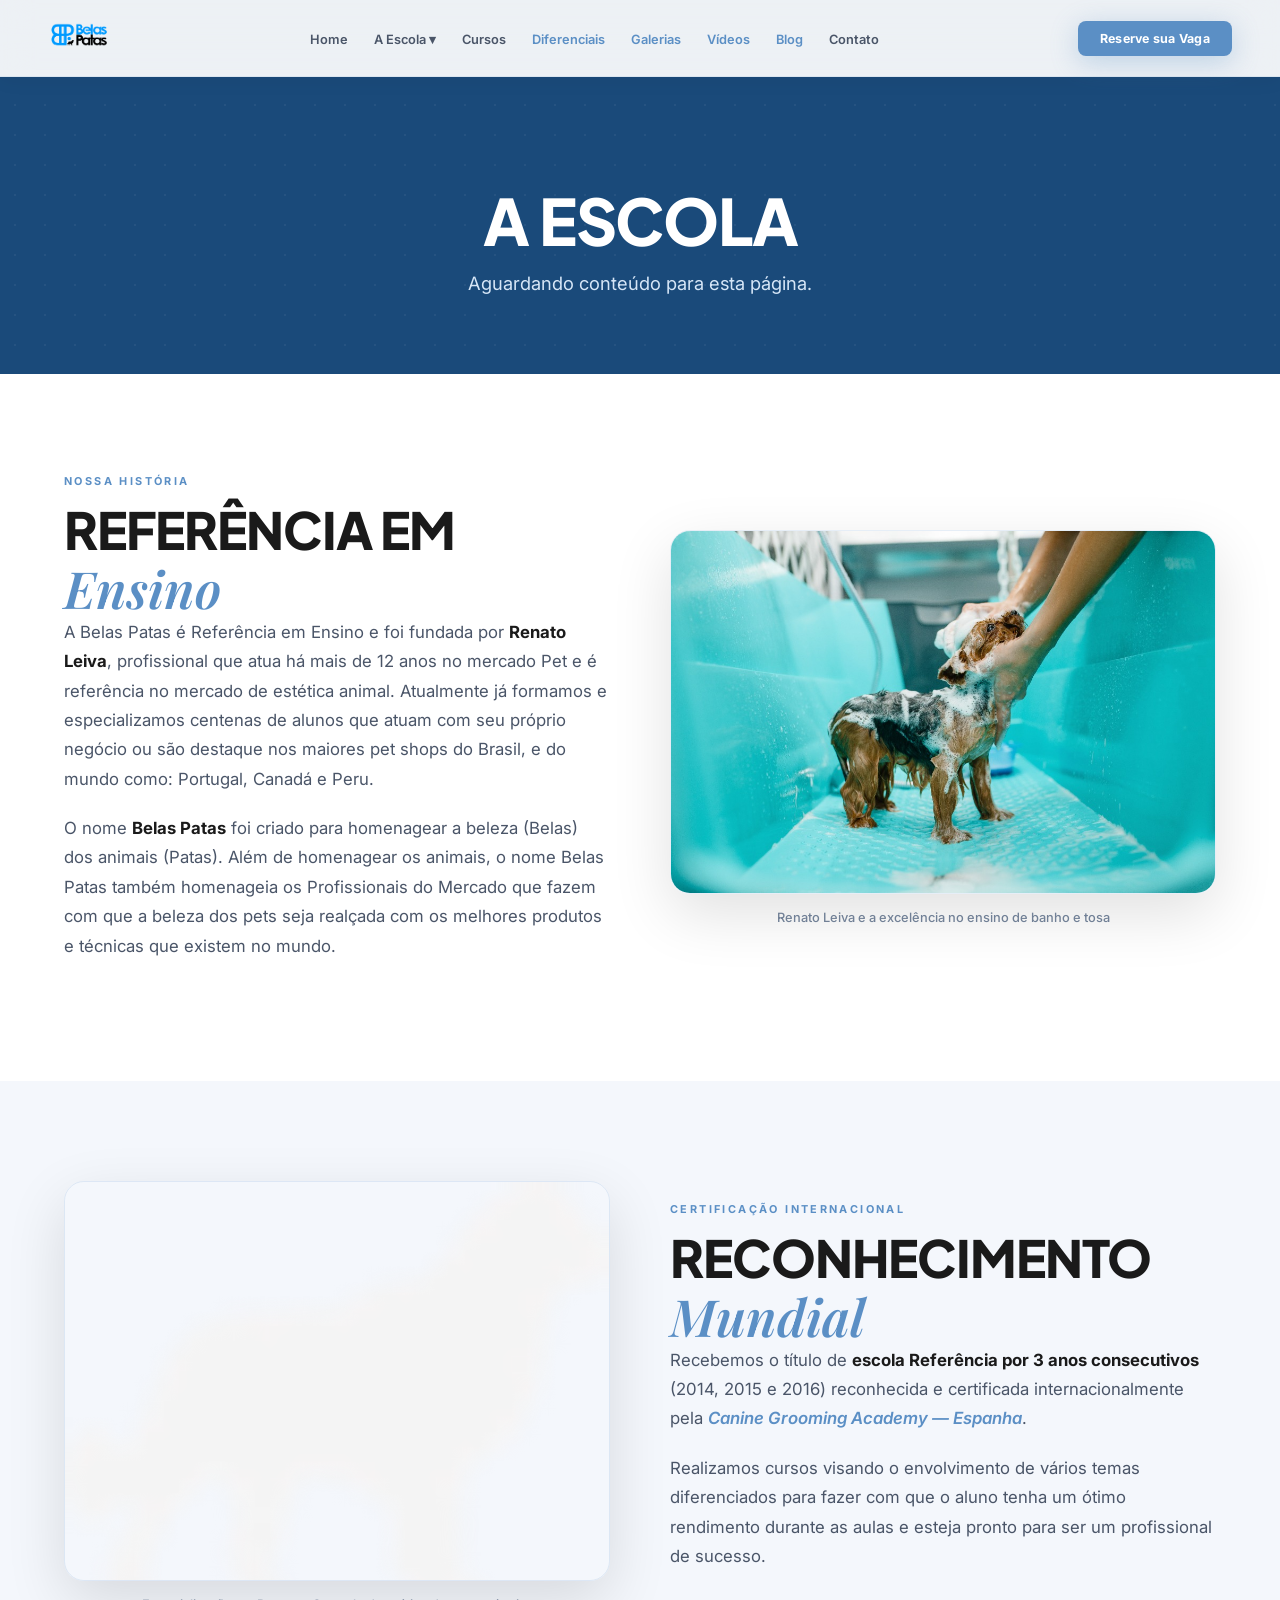
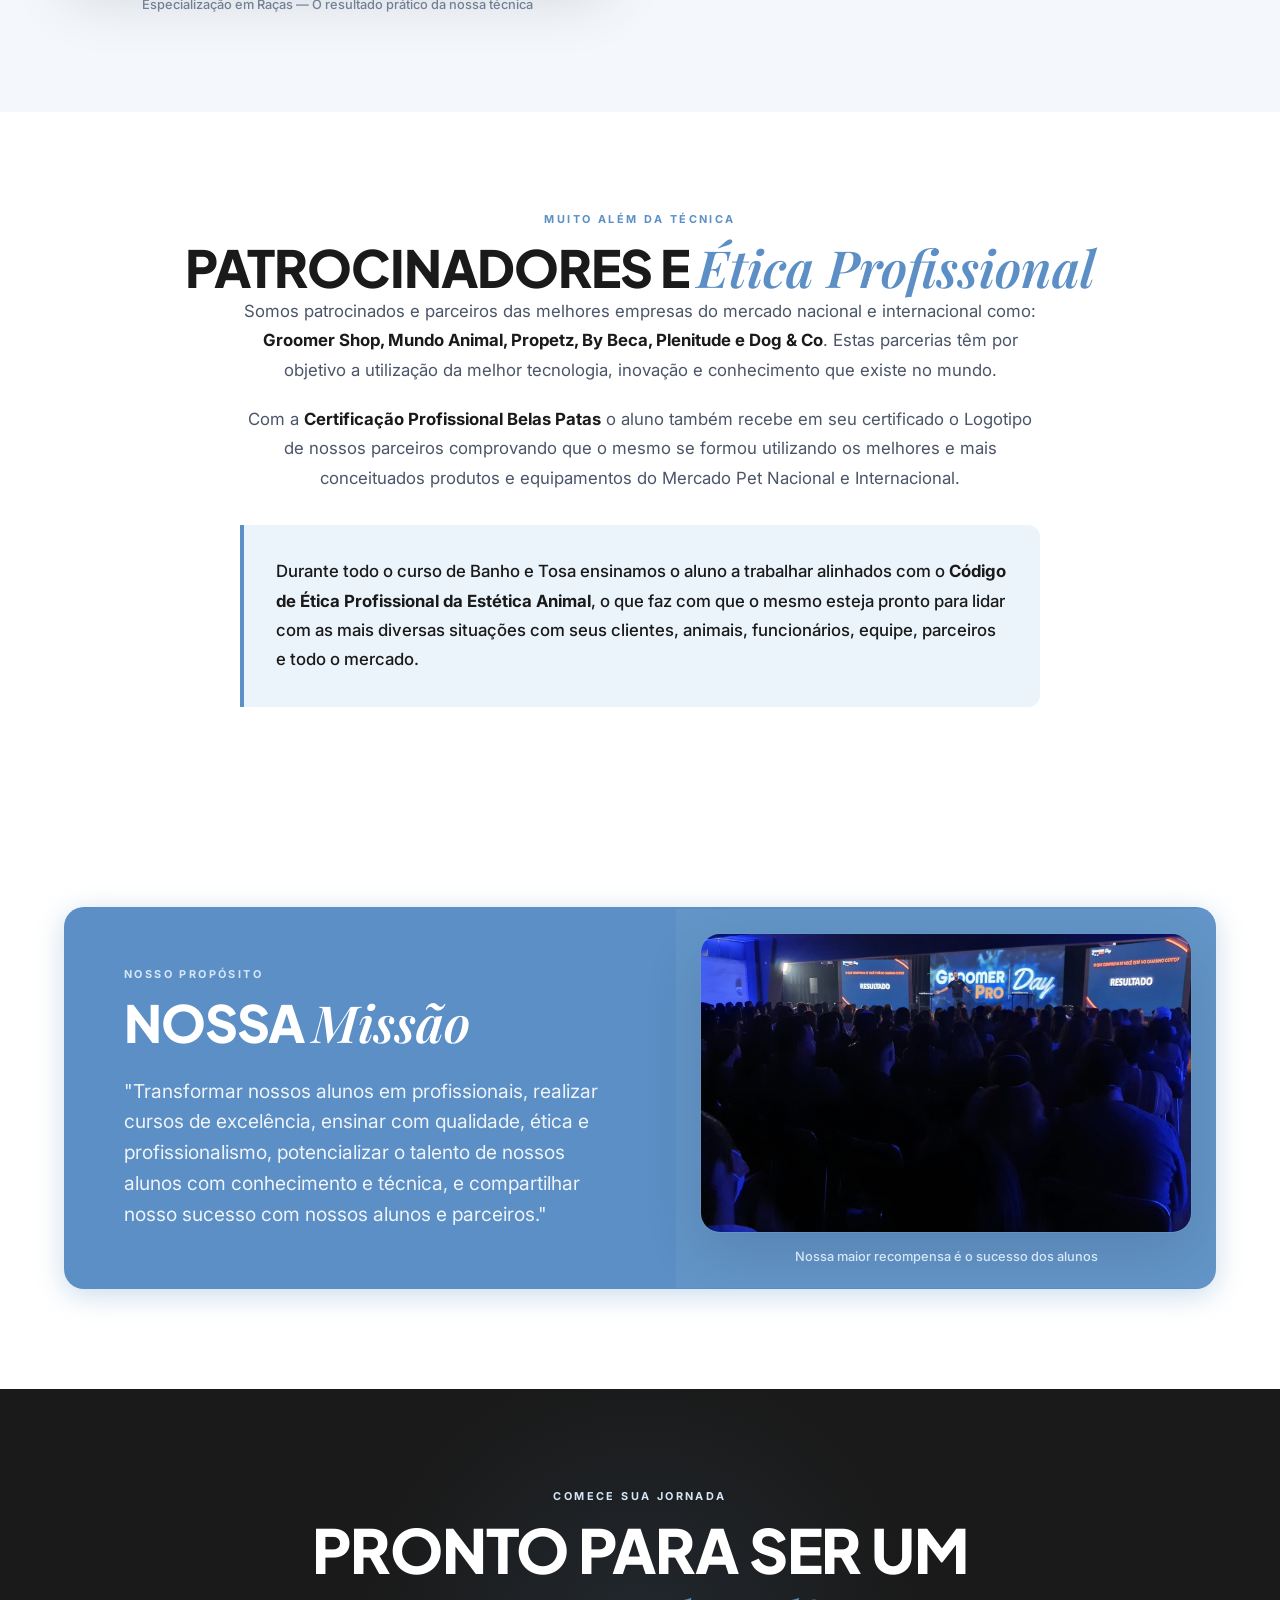
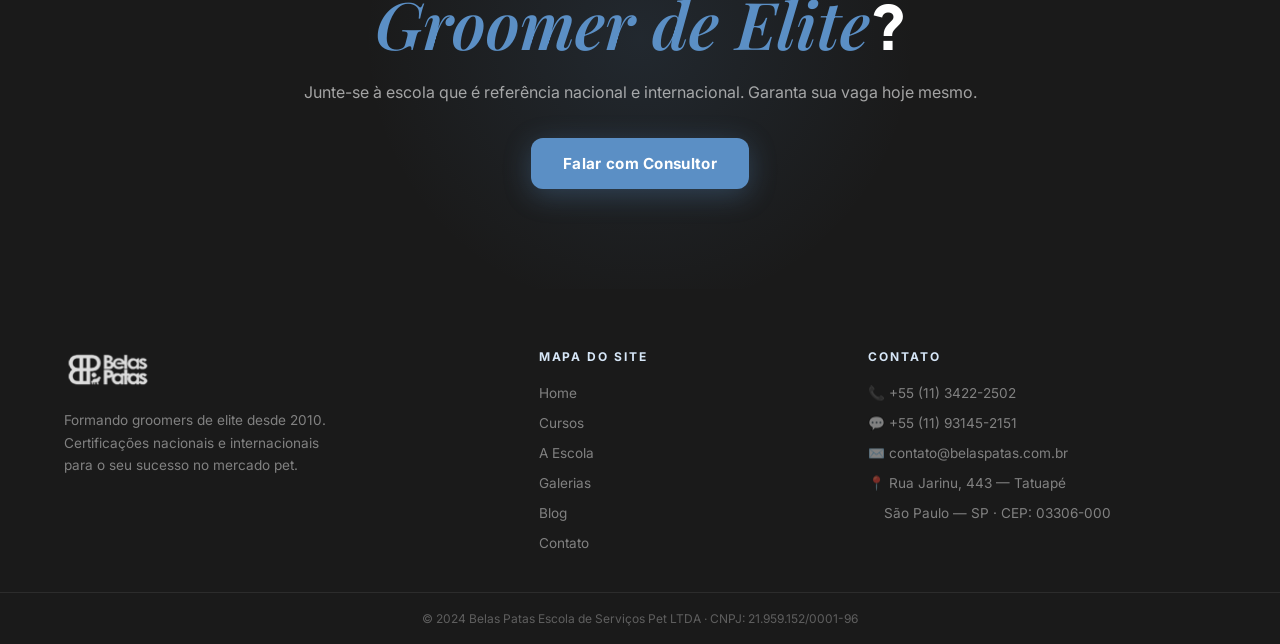
==== commit 1353363c: "Implement Editorial de Luxo typography with Plus Jakarta Sans & Playfair Display Italic" ====
--- a/a-escola.html
+++ b/a-escola.html
@@ -9,7 +9,7 @@
   <!-- Fonts -->
   <link rel="preconnect" href="https://fonts.googleapis.com" />
   <link rel="preconnect" href="https://fonts.gstatic.com" crossorigin />
-  <link href="https://fonts.googleapis.com/css2?family=Anton&family=Inter:wght@300;400;500;600;700;800;900&display=swap" rel="stylesheet" />
+  <link href="https://fonts.googleapis.com/css2?family=Inter:wght@300;400;500;600;700;800;900&family=Playfair+Display:ital,wght@1,500;1,600;1,700&family=Plus+Jakarta+Sans:wght@700;800;900&display=swap" rel="stylesheet" />
 
   <link rel="stylesheet" href="style.css" />
 </head>
--- a/style.css
+++ b/style.css
@@ -25,8 +25,9 @@
   --shadow-sm:   0 2px 12px rgba(0,0,0,.08);
   --shadow-md:   0 8px 32px rgba(0,0,0,.1);
   --shadow-lg:   0 20px 60px rgba(0,0,0,.12);
-  --f-display:   'Anton', sans-serif;
+  --f-display:   'Plus Jakarta Sans', sans-serif;
   --f-body:      'Inter', sans-serif;
+  --f-accent:    'Playfair Display', Georgia, serif;
   --radius:      12px;
   --radius-lg:   20px;
 }
@@ -134,14 +135,22 @@
 .sec-head.center { text-align: center; }
 .sec-title {
   font-family: var(--f-display);
-  font-size: clamp(2rem, 4vw, 3.2rem);
-  font-weight: 400;
-  letter-spacing: .03em;
+  font-size: clamp(2.2rem, 4vw, 3.2rem);
+  font-weight: 800;
+  letter-spacing: -.02em;
   text-transform: uppercase;
   color: var(--black-mid);
-  line-height: 1.05;
-}
-.sec-title span { color: var(--blue); }
+  line-height: 1.15;
+}
+.sec-title span,
+.sec-title em {
+  font-family: var(--f-accent);
+  font-style: italic;
+  font-weight: 600;
+  text-transform: none;
+  color: var(--blue);
+  letter-spacing: 0;
+}
 .sec-desc {
   font-size: 1rem;
   color: var(--gray);
@@ -167,10 +176,11 @@
 }
 .internal-title {
   font-family: var(--f-display);
-  font-size: clamp(3rem, 6vw, 4.5rem);
+  font-size: clamp(2.8rem, 5vw, 4.2rem);
+  font-weight: 800;
   color: var(--white);
   text-transform: uppercase;
-  letter-spacing: .02em;
+  letter-spacing: -.02em;
   margin-bottom: 12px;
 }
 .internal-sub {
@@ -639,15 +649,23 @@
 
 .slide-title {
   font-family: var(--f-display);
-  font-size: clamp(3.5rem, 7vw, 6.5rem);
-  font-weight: 400;
-  line-height: .95;
-  letter-spacing: .02em;
+  font-size: clamp(3rem, 6vw, 5.5rem);
+  font-weight: 800;
+  line-height: 1.05;
+  letter-spacing: -.02em;
   text-transform: uppercase;
   color: var(--white);
   margin-bottom: 16px;
 }
-.slide-title span { color: var(--blue); }
+.slide-title span,
+.slide-title em {
+  font-family: var(--f-accent);
+  font-style: italic;
+  font-weight: 600;
+  text-transform: none;
+  color: var(--blue);
+  letter-spacing: 0;
+}
 
 .slide-sub {
   font-size: clamp(1rem, 2vw, 1.25rem);
@@ -783,21 +801,23 @@
 .break-section .kicker { color: var(--blue-light); }
 .break-title {
   font-family: var(--f-display);
-  font-size: clamp(2rem, 5vw, 4rem);
-  font-weight: 400;
-  line-height: 1.05;
-  letter-spacing: .03em;
+  font-size: clamp(2.2rem, 5vw, 3.8rem);
+  font-weight: 800;
+  line-height: 1.15;
+  letter-spacing: -.02em;
   text-transform: uppercase;
   color: var(--white);
   margin-bottom: 18px;
 }
-.break-title em {
-  font-family: var(--f-body);
+.break-title em,
+.break-title span {
+  font-family: var(--f-accent);
   font-style: italic;
+  font-weight: 600;
+  text-transform: none;
   color: var(--blue);
-  font-weight: 800;
-  text-transform: none;
-  font-size: .85em;
+  letter-spacing: 0;
+  font-size: 1.08em;
 }
 .break-sub {
   font-size: 1rem;
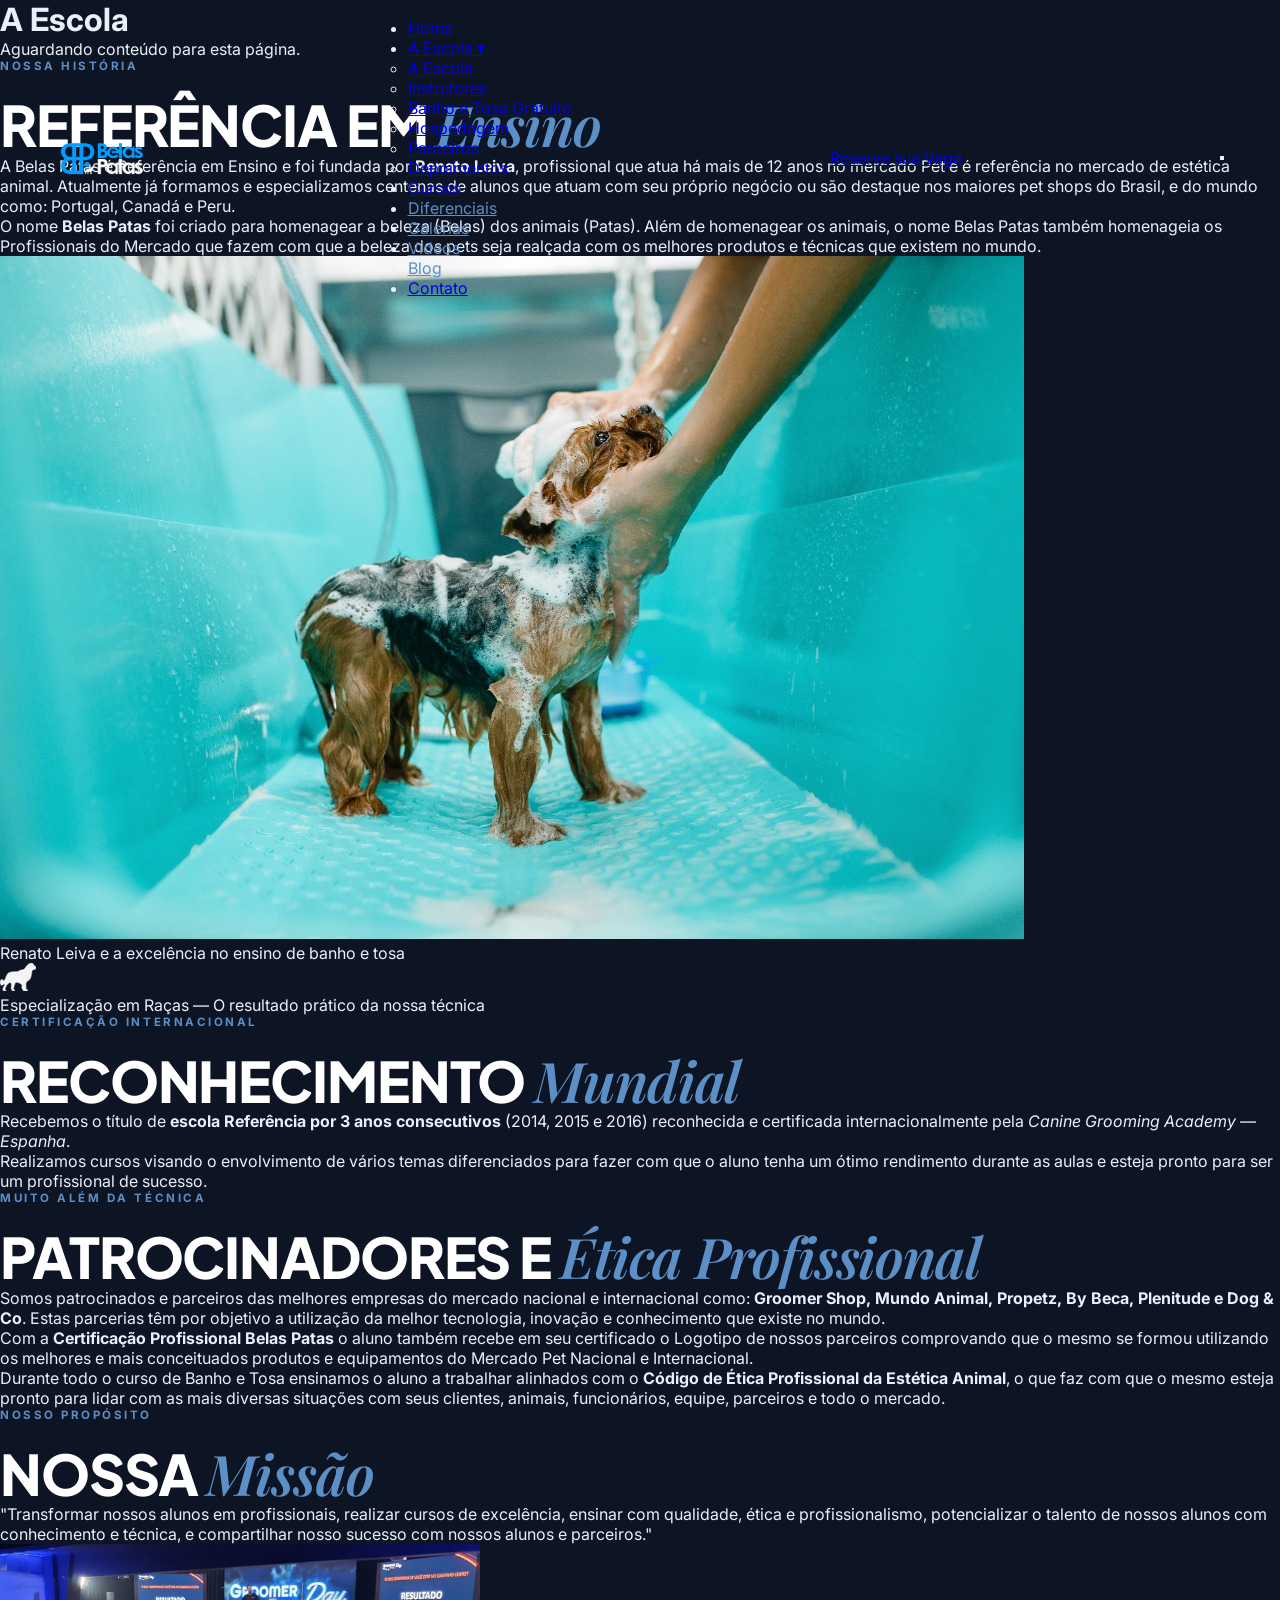
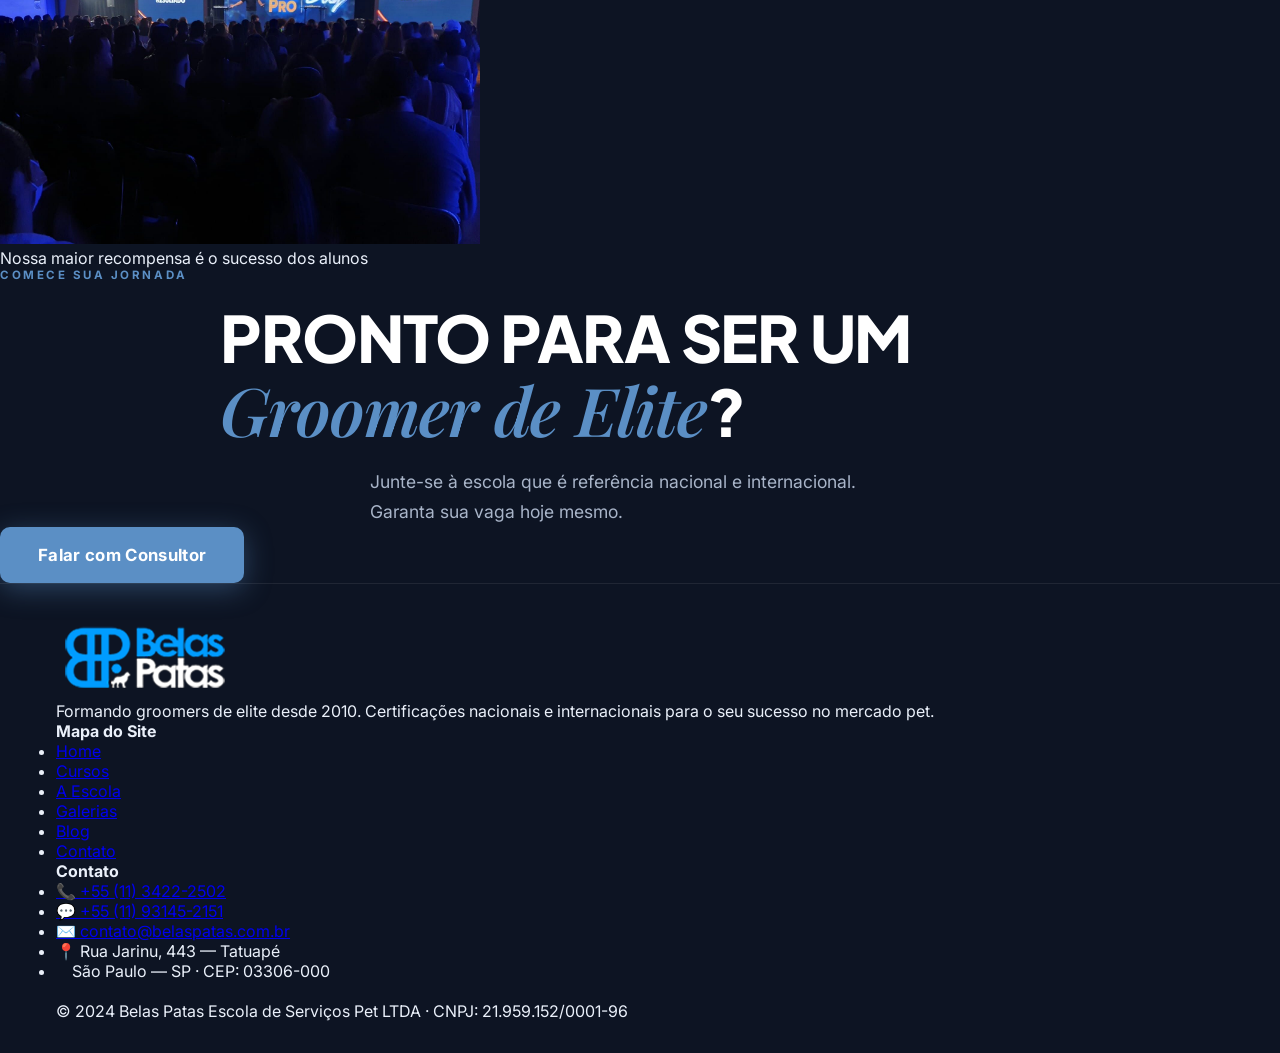
==== commit b7806ea1: "Unify header and footer logos using logo-footer.png for consistent white Patas branding" ====
--- a/a-escola.html
+++ b/a-escola.html
@@ -18,7 +18,7 @@
   <!-- ===== NAV ===== -->
   <nav class="nav" id="navbar">
     <a href="index.html" class="nav-logo" id="nav-logo-link">
-      <img src="assets/logo-header.png" alt="Belas Patas" class="nav-logo-img" />
+      <img src="assets/logo-footer.png" alt="Belas Patas" class="nav-logo-img" />
     </a>
     <ul class="nav-links" id="nav-links">
       <li><a href="index.html#home" class="nav-link">Home</a></li>
--- a/style.css
+++ b/style.css
@@ -1,1238 +1,535 @@
 /* =====================================================
-   BELAS PATAS — Premium Pet School
-   Palette: White (#FFFFFF) + Azul (#5B8FC5) + Preto (#1A1A1A)
-   Accent: Azul escuro (#1A4A7A) | Cinza claro (#F4F7FC)
+   BELAS PATAS — High-Converting Landing Page
+   Model: Imersão / Além do Operacional
+   Palette: Navy Dark (#0D1423), Navy Mid (#162238), Belas Patas Blue (#5B8FC5), Deep Blue (#1A4A7A), White (#FFFFFF)
    ===================================================== */
 
 :root {
-  /* Cores principais extraídas do logo */
-  --blue:        #5B8FC5;   /* azul exato do logo */
-  --blue-dark:   #1A4A7A;   /* azul escuro / hover */
-  --blue-mid:    #3D72A8;   /* azul médio */
-  --blue-light:  #D6E6F7;   /* azul muito claro / backgrounds */
-  --blue-ultra:  #EBF3FB;   /* azul ultra claro */
-  --black:       #0D0D0D;   /* preto quase puro */
-  --black-mid:   #1A1A1A;   /* preto do logo */
-  --black-soft:  #2C2C2C;
-  --gray:        #4A5568;
-  --gray-light:  #718096;
-  --white:       #FFFFFF;
-  --off-white:   #F4F7FC;   /* fundo geral */
-  --section-alt: #EBF3FB;   /* seção alternada */
-  --border:      rgba(91,143,197,.15);
-  --border-dark: rgba(0,0,0,.08);
-  --shadow-blue: 0 6px 28px rgba(91,143,197,.32);
-  --shadow-sm:   0 2px 12px rgba(0,0,0,.08);
-  --shadow-md:   0 8px 32px rgba(0,0,0,.1);
-  --shadow-lg:   0 20px 60px rgba(0,0,0,.12);
-  --f-display:   'Plus Jakarta Sans', sans-serif;
-  --f-body:      'Inter', sans-serif;
-  --f-accent:    'Playfair Display', Georgia, serif;
-  --radius:      12px;
-  --radius-lg:   20px;
-}
-
-*,*::before,*::after { margin:0; padding:0; box-sizing:border-box; }
+  --navy:         #162238;
+  --navy-dark:    #0D1423;
+  --navy-mid:     #131C2E;
+  --navy-light:   #1C2D4A;
+  --blue:         #5B8FC5;   /* Azul oficial Belas Patas */
+  --blue-dark:    #1A4A7A;
+  --blue-mid:     #3D72A8;
+  --blue-light:   #D6E6F7;
+  --blue-glow:    rgba(91, 143, 197, 0.15);
+  --white:        #FFFFFF;
+  --t1:           #EAF0FA;
+  --t2:           #A8B4C8;
+  --t3:           #64748B;
+  --border:       rgba(255, 255, 255, 0.08);
+  --border-blue:  rgba(91, 143, 197, 0.35);
+  --f-display:    'Plus Jakarta Sans', sans-serif;
+  --f-serif:      'Playfair Display', Georgia, serif;
+  --f-body:       'Inter', sans-serif;
+  --radius-sm:    6px;
+  --radius:       12px;
+  --radius-lg:    20px;
+}
+
+*, *::before, *::after { margin: 0; padding: 0; box-sizing: border-box; }
 html { scroll-behavior: smooth; }
 
 body {
   font-family: var(--f-body);
-  background: var(--off-white);
-  color: var(--black-mid);
+  background: var(--navy-dark);
+  color: var(--t1);
   -webkit-font-smoothing: antialiased;
   overflow-x: hidden;
 }
 
 /* ── ANIMATIONS ── */
-.fade { opacity:0; transform:translateY(28px); transition:opacity .65s ease,transform .65s ease; }
-.fade.in { opacity:1; transform:translateY(0); }
-.fade-r { opacity:0; transform:translateX(40px); transition:opacity .7s ease,transform .7s ease; }
-.fade-r.in { opacity:1; transform:translateX(0); }
-.d1 { transition-delay:.1s; }
-.d2 { transition-delay:.2s; }
-.d3 { transition-delay:.3s; }
-
-@keyframes breathe { 0%,100%{transform:scale(1)} 50%{transform:scale(1.04)} }
-@keyframes float { 0%,100%{transform:translateY(0)} 50%{transform:translateY(-8px)} }
-@keyframes pulse-ring { 0%{box-shadow:0 0 0 0 rgba(37,211,102,.45)} 70%{box-shadow:0 0 0 14px rgba(37,211,102,0)} 100%{box-shadow:0 0 0 0 rgba(37,211,102,0)} }
-@keyframes shine { to { background-position: 200% center; } }
-@keyframes slide-in { from{opacity:0;transform:translateY(-6px)} to{opacity:1;transform:translateY(0)} }
-
-/* ── CONTAINER ── */
-.container { max-width: 1200px; margin: 0 auto; padding: 0 24px; }
-.text-center { text-align: center; }
-
-/* ── GLOBAL BUTTONS ── */
+.fade { opacity: 0; transform: translateY(26px); transition: opacity .65s ease, transform .65s ease; }
+.fade.in { opacity: 1; transform: translateY(0); }
+.fade-l { opacity: 0; transform: translateX(-26px); transition: opacity .65s ease, transform .65s ease; }
+.fade-l.in { opacity: 1; transform: translateX(0); }
+.fade-r { opacity: 0; transform: translateX(26px); transition: opacity .65s ease, transform .65s ease; }
+.fade-r.in { opacity: 1; transform: translateX(0); }
+.d1 { transition-delay: .1s; }
+.d2 { transition-delay: .2s; }
+.d3 { transition-delay: .3s; }
+.d4 { transition-delay: .4s; }
+
+/* ── NAV ── */
+.nav {
+  position: fixed; top: 0; left: 0; right: 0; z-index: 100;
+  padding: 18px 56px;
+  display: flex; align-items: center; justify-content: space-between;
+  transition: background .3s, padding .3s;
+}
+.nav.stuck {
+  background: rgba(13, 20, 35, 0.96);
+  padding: 12px 56px;
+  border-bottom: 1px solid var(--border);
+  backdrop-filter: blur(10px);
+  -webkit-backdrop-filter: blur(10px);
+}
+.nav-logo-img {
+  height: 42px;
+  width: auto;
+  display: block;
+}
+.nav-btn {
+  font-family: var(--f-body); font-size: 0.85rem; font-weight: 700;
+  background: var(--blue); color: #fff;
+  padding: 10px 24px; border-radius: 8px; border: none; cursor: pointer;
+  letter-spacing: .02em; text-decoration: none;
+  transition: background .2s, transform .15s, box-shadow .2s;
+  box-shadow: 0 4px 18px rgba(91, 143, 197, 0.35);
+}
+.nav-btn:hover { background: var(--blue-dark); transform: translateY(-1px); }
+
+/* ── HERO ── */
+.hero {
+  position: relative; min-height: 100vh;
+  display: grid; grid-template-columns: minmax(300px, 620px) 520px;
+  justify-content: center; gap: 80px; align-items: center;
+  background: var(--navy-dark); overflow: hidden;
+}
+.hero::before {
+  content: ''; position: absolute; inset: 0; pointer-events: none; z-index: 0;
+  background:
+    radial-gradient(ellipse 900px 700px at -5% 55%, rgba(91, 143, 197, 0.12) 0%, transparent 65%),
+    radial-gradient(ellipse 700px 600px at 105% 5%, rgba(26, 74, 122, 0.4) 0%, transparent 70%),
+    linear-gradient(160deg, rgba(22, 34, 56, 0) 0%, rgba(13, 20, 35, 0.55) 100%);
+}
+.hero-bg { display: none; }
+.hero-overlay { display: none; }
+.hero-body { position: relative; z-index: 2; padding: 120px 20px 80px 0; }
+
+/* ── HERO IMAGE COLUMN ── */
+.hero-img-col {
+  position: relative; z-index: 2;
+  padding: 60px 0;
+  display: flex; flex-direction: column; align-items: center; justify-content: center;
+}
+.hero-frame { position: relative; }
+.hero-frame::before {
+  content: ''; position: absolute; inset: -24px;
+  border: 1px solid rgba(255, 255, 255, 0.08);
+  border-radius: 12px 38px 12px 38px;
+  pointer-events: none; z-index: 0;
+}
+.hero-frame::after {
+  content: ''; position: absolute; inset: -11px;
+  border: 1.5px solid var(--border-blue);
+  border-radius: 7px 27px 7px 27px;
+  pointer-events: none; z-index: 3;
+}
+.hero-frame-img {
+  display: block; width: 500px; height: 620px;
+  object-fit: cover; object-position: center top;
+  border-radius: 6px 22px 6px 22px;
+  position: relative; z-index: 2;
+  box-shadow: 0 32px 64px rgba(0, 0, 0, 0.6);
+}
+.hero-frame-cap {
+  margin-top: 28px;
+  display: flex; align-items: center; gap: 10px;
+  font-family: var(--f-body); font-size: 0.72rem; font-weight: 700;
+  text-transform: uppercase; letter-spacing: .18em; color: var(--blue);
+}
+.hero-frame-cap::before, .hero-frame-cap::after {
+  content: ''; flex: 1; height: 1px; background: rgba(91, 143, 197, 0.25);
+}
+
+.hero-eyebrow { display: flex; justify-content: flex-start; align-items: center; gap: 12px; margin-bottom: 14px; }
+.hero-tag {
+  font-family: var(--f-body); font-size: 0.75rem; font-weight: 700;
+  text-transform: uppercase; letter-spacing: .15em; color: var(--white);
+  background: rgba(91, 143, 197, 0.12); border: 1px solid var(--border-blue);
+  padding: 6px 16px; border-radius: 999px;
+}
+.hero-title {
+  font-family: var(--f-display);
+  font-size: clamp(3.8rem, 8vw, 6.5rem);
+  font-weight: 900; line-height: .95; letter-spacing: -.02em;
+  color: var(--white); margin-bottom: 6px; text-transform: uppercase;
+}
+.hero-title-sub {
+  font-family: var(--f-serif);
+  font-size: clamp(2rem, 4.5vw, 3.2rem);
+  font-weight: 600; font-style: italic;
+  color: var(--blue); letter-spacing: 0; margin-bottom: 22px; line-height: 1.1;
+}
+
+@keyframes breathe {
+  0%, 100% { transform: scale(1); }
+  50% { transform: scale(1.035); }
+}
+.hero-pills { display: flex; flex-wrap: wrap; gap: 10px; margin-bottom: 22px; }
+.pill {
+  display: inline-flex; align-items: center; gap: 8px;
+  background: rgba(255, 255, 255, 0.06); border: 1px solid rgba(255, 255, 255, 0.12);
+  color: var(--t1); font-size: 0.85rem; font-weight: 500;
+  padding: 8px 18px; border-radius: 999px;
+  animation: breathe 3s ease-in-out infinite;
+  white-space: nowrap;
+}
+.pill:nth-child(2) { animation-delay: .6s; }
+.pill:nth-child(3) { animation-delay: 1.2s; }
+.pill-dot { width: 6px; height: 6px; border-radius: 50%; background: var(--blue); flex-shrink: 0; }
+
+.hero-quote {
+  font-family: var(--f-body);
+  font-size: clamp(1rem, 2vw, 1.12rem); color: var(--t2);
+  line-height: 1.7; max-width: 540px;
+  border-left: 3px solid var(--blue); padding-left: 20px;
+  margin-bottom: 24px; font-weight: 400;
+}
+.hero-quote strong { color: var(--t1); font-weight: 700; }
+
+/* COUNTDOWN */
+.cd-wrap { display: flex; align-items: center; gap: 8px; margin-bottom: 26px; }
+.cd-unit { display: flex; flex-direction: column; align-items: center; }
+.cd-val {
+  font-family: var(--f-display);
+  font-size: clamp(1.5rem, 3vw, 2.2rem); font-weight: 800;
+  color: var(--white);
+  background: rgba(255, 255, 255, 0.07); border: 1px solid rgba(255, 255, 255, 0.12);
+  border-radius: 8px; padding: 10px 14px; min-width: 64px;
+  text-align: center; line-height: 1; letter-spacing: .02em;
+}
+.cd-lbl {
+  font-family: var(--f-body); font-size: 0.6rem; font-weight: 700;
+  text-transform: uppercase; letter-spacing: .12em; color: var(--t3); margin-top: 6px;
+}
+.cd-sep {
+  font-family: var(--f-display); font-size: 1.6rem; font-weight: 800;
+  color: var(--blue); padding-bottom: 20px; opacity: .7;
+}
+
+/* CTA */
 .btn {
-  display: inline-flex;
-  align-items: center;
-  gap: 10px;
-  font-family: var(--f-body);
-  font-size: .95rem;
-  font-weight: 700;
-  padding: 16px 32px;
-  border-radius: var(--radius);
-  border: none;
-  cursor: pointer;
-  text-decoration: none;
-  letter-spacing: .02em;
-  transition: all .22s ease;
-  white-space: nowrap;
-}
-.btn-primary {
-  background: var(--blue);
-  color: var(--white);
-  box-shadow: var(--shadow-blue);
-}
-.btn-primary:hover {
-  background: var(--blue-dark);
-  transform: translateY(-2px);
-  box-shadow: 0 10px 36px rgba(91,143,197,.42);
-}
-.btn-secondary {
-  background: var(--white);
-  color: var(--blue-dark);
-  border: 1.5px solid var(--border);
-  box-shadow: var(--shadow-sm);
-}
-.btn-secondary:hover {
-  background: var(--blue-ultra);
-  border-color: var(--blue);
-  transform: translateY(-2px);
-}
-.btn-outline {
-  background: transparent;
-  color: var(--blue);
-  border: 1.5px solid var(--blue);
-}
-.btn-outline:hover {
-  background: var(--blue-light);
-  transform: translateY(-2px);
-}
-.btn-dark {
-  background: var(--black-mid);
-  color: var(--white);
-}
-.btn-dark:hover {
-  background: var(--black-soft);
-  transform: translateY(-2px);
-}
-.btn-full { width: 100%; justify-content: center; }
-.arr { transition: transform .2s; }
+  display: inline-flex; align-items: center; justify-content: center; gap: 12px;
+  background: var(--blue); color: #fff;
+  font-family: var(--f-body); font-size: 1.05rem; font-weight: 700;
+  padding: 18px 38px; border-radius: 10px; border: none; cursor: pointer;
+  text-decoration: none; letter-spacing: .02em;
+  box-shadow: 0 6px 28px rgba(91, 143, 197, 0.4);
+  transition: background .2s, transform .15s, box-shadow .2s;
+}
+.btn:hover { background: var(--blue-dark); transform: translateY(-2px); box-shadow: 0 10px 36px rgba(91, 143, 197, 0.5); }
+.btn .arr { transition: transform .2s; }
 .btn:hover .arr { transform: translateX(4px); }
-
-/* ── SECTION HEADERS ── */
-.kicker {
-  font-size: .68rem;
-  font-weight: 700;
-  text-transform: uppercase;
-  letter-spacing: .22em;
-  color: var(--blue);
-  display: block;
-  margin-bottom: 12px;
-}
-.sec-head { margin-bottom: 56px; }
-.sec-head.center { text-align: center; }
-.sec-title {
-  font-family: var(--f-display);
-  font-size: clamp(2.2rem, 4vw, 3.2rem);
-  font-weight: 800;
-  letter-spacing: -.02em;
-  text-transform: uppercase;
-  color: var(--black-mid);
-  line-height: 1.15;
-}
-.sec-title span,
-.sec-title em {
-  font-family: var(--f-accent);
-  font-style: italic;
-  font-weight: 600;
-  text-transform: none;
-  color: var(--blue);
-  letter-spacing: 0;
-}
-.sec-desc {
-  font-size: 1rem;
-  color: var(--gray);
-  line-height: 1.7;
-  max-width: 520px;
-  margin: 16px auto 0;
-}
-
-/* ── INTERNAL HEADER ── */
-.internal-header {
+.btn-note { font-family: var(--f-body); font-size: 0.88rem; font-weight: 600; color: var(--t2); margin-top: 14px; display: block; }
+
+/* ── MAP LAYER ── */
+.hero-map {
+  position: absolute; inset: 0; z-index: 1; pointer-events: none; overflow: hidden;
+}
+.hero-map svg { width: 100%; height: 100%; }
+
+/* ── VIDEO SECTION ── */
+.video-section {
   position: relative;
-  padding: 180px 24px 80px;
-  background: var(--blue-dark);
-  text-align: center;
+  padding: 100px 24px;
+  background: var(--navy);
+  border-bottom: 1px solid var(--border);
   overflow: hidden;
 }
-.internal-header-bg {
+
+.video-bg-layer {
   position: absolute;
   inset: 0;
-  background-image: radial-gradient(circle, rgba(255,255,255,.05) 1px, transparent 1px);
-  background-size: 30px 30px;
+  pointer-events: none;
   z-index: 1;
 }
-.internal-title {
-  font-family: var(--f-display);
-  font-size: clamp(2.8rem, 5vw, 4.2rem);
-  font-weight: 800;
-  color: var(--white);
-  text-transform: uppercase;
-  letter-spacing: -.02em;
-  margin-bottom: 12px;
-}
-.internal-sub {
-  font-size: clamp(1rem, 2vw, 1.15rem);
-  color: var(--blue-light);
-  max-width: 600px;
+
+.video-bg-img {
+  position: absolute;
+  top: -10%;
+  bottom: -10%;
+  background-size: cover;
+  background-position: center;
+  opacity: 0.22;
+  filter: blur(2px) saturate(0.65) contrast(0.85);
+  transition: opacity 0.4s ease;
+}
+
+.video-bg-left {
+  left: -5%;
+  width: 50%;
+  background-image: url('assets/whatsapp-1.jpg');
+  -webkit-mask-image: linear-gradient(to right, rgba(0,0,0,0.85) 0%, rgba(0,0,0,0.3) 65%, rgba(0,0,0,0) 100%);
+  mask-image: linear-gradient(to right, rgba(0,0,0,0.85) 0%, rgba(0,0,0,0.3) 65%, rgba(0,0,0,0) 100%);
+}
+
+.video-bg-right {
+  right: -5%;
+  width: 50%;
+  background-image: url('assets/whatsapp-2.jpg');
+  -webkit-mask-image: linear-gradient(to left, rgba(0,0,0,0.85) 0%, rgba(0,0,0,0.3) 65%, rgba(0,0,0,0) 100%);
+  mask-image: linear-gradient(to left, rgba(0,0,0,0.85) 0%, rgba(0,0,0,0.3) 65%, rgba(0,0,0,0) 100%);
+}
+
+.video-bg-overlay {
+  position: absolute;
+  inset: 0;
+  background:
+    radial-gradient(ellipse 700px 600px at 50% 50%, var(--navy) 15%, rgba(22, 34, 56, 0.75) 55%, var(--navy) 100%),
+    linear-gradient(to bottom, var(--navy) 0%, transparent 20%, transparent 80%, var(--navy) 100%);
+  z-index: 2;
+}
+
+.video-bg-watermark {
+  position: absolute;
+  top: 50%;
+  left: 50%;
+  transform: translate(-50%, -50%);
+  width: 600px;
+  max-width: 85vw;
+  opacity: 0.035;
+  filter: brightness(3);
+  z-index: 3;
+}
+
+.video-wrapper {
+  max-width: 360px;
   margin: 0 auto;
-}
-.relative { position: relative; }
-
-/* ── A ESCOLA PAGE ── */
-.internal-main {
-  background: var(--white);
-}
-.historia-section, .reconhecimento-section, .etica-section, .missao-section {
-  padding: 100px 24px;
-}
-.reconhecimento-section {
-  background: var(--off-white);
-}
-
-.historia-grid, .reconhecimento-grid {
-  display: grid;
-  grid-template-columns: 1fr 1fr;
-  gap: 60px;
-  align-items: center;
-}
-@media (max-width: 800px) {
-  .historia-grid, .reconhecimento-grid {
-    grid-template-columns: 1fr;
-    gap: 40px;
-  }
-}
-
-.historia-text p, .rec-text p, .etica-content p {
-  font-size: 1.05rem;
-  color: var(--gray);
-  line-height: 1.75;
-  margin-bottom: 20px;
-}
-.historia-text p strong, .rec-text p strong, .etica-content p strong {
-  color: var(--black-mid);
-}
-.rec-text p em {
-  font-style: italic;
-  color: var(--blue);
-  font-weight: 600;
-}
-
-.rounded-img {
-  width: 100%;
-  border-radius: var(--radius-lg);
-  object-fit: cover;
-  border: 1px solid var(--border);
-}
-.shadow-lg {
-  box-shadow: var(--shadow-lg);
-}
-.img-caption {
-  font-size: .8rem;
-  color: var(--gray-light);
-  margin-top: 12px;
-  font-weight: 500;
-}
-.mt-2 { margin-top: 12px; }
-
-.etica-content {
-  max-width: 800px;
-  margin: 0 auto;
-}
-.etica-highlight {
-  margin-top: 32px;
-  padding: 32px;
-  background: var(--blue-ultra);
-  border-left: 4px solid var(--blue);
-  border-radius: 0 var(--radius) var(--radius) 0;
-  text-align: left;
-}
-.etica-highlight p { margin-bottom: 0; color: var(--black-mid); font-weight: 500; }
-
-.missao-card {
-  display: flex;
-  background: var(--blue);
+  aspect-ratio: 9/16;
   border-radius: var(--radius-lg);
   overflow: hidden;
-  box-shadow: var(--shadow-blue);
-  align-items: center;
-}
-.missao-content {
-  padding: 60px;
-  flex: 1;
-}
-.missao-content .kicker { color: var(--blue-light); }
-.missao-content .sec-title, .missao-content .sec-title span { color: var(--white); }
-.missao-text {
-  font-size: 1.2rem;
-  color: rgba(255,255,255,0.9);
-  line-height: 1.6;
-  margin-top: 24px;
-}
-.missao-image {
-  flex: 1;
-  padding: 24px;
-  background: rgba(255,255,255,0.05);
-}
-.missao-image .img-caption { color: var(--blue-light); }
-
-@media (max-width: 900px) {
-  .missao-card { flex-direction: column; }
-  .missao-content { padding: 40px; }
-  .missao-image { width: 100%; }
-}
-
-/* ── INSTRUTORES PAGE ── */
-.instrutores-main {
-  background: var(--white);
-}
-.instrutores-section {
-  padding: 80px 24px 40px;
-}
-.instrutores-intro {
-  max-width: 700px;
-  margin: 0 auto 64px;
-  text-align: center;
-}
-.instrutores-intro p {
-  font-size: 1.1rem;
-  color: var(--gray);
-  line-height: 1.8;
-}
-
-/* Bloco individual de cada instrutor */
-.instrutor-block {
-  display: flex;
-  gap: 48px;
-  align-items: flex-start;
-  padding: 48px 0;
-}
-
-/* Foto — lado esquerdo */
-.instrutor-foto {
-  flex: 0 0 240px;
-  width: 240px;
-}
-.instrutor-foto-placeholder {
-  width: 240px;
-  height: 300px;
-  background: var(--off-white);
-  border: 2px dashed var(--border);
-  border-radius: var(--radius-lg);
-  display: flex;
-  flex-direction: column;
-  align-items: center;
-  justify-content: center;
-  gap: 12px;
-  color: var(--gray-light);
-}
-.instrutor-foto-placeholder svg {
-  opacity: .4;
-}
-.instrutor-foto-placeholder span {
-  font-size: .8rem;
-  font-weight: 500;
-  letter-spacing: .03em;
-  text-transform: uppercase;
-}
-.instrutor-img {
-  width: 240px;
-  height: 300px;
-  object-fit: cover;
-  border-radius: var(--radius-lg);
-  border: 1px solid var(--border);
-}
-
-/* Informações — lado direito */
-.instrutor-info {
-  flex: 1;
-  min-width: 0;
-}
-.instrutor-nome {
-  font-family: var(--f-body);
-  font-size: 1.6rem;
-  font-weight: 800;
-  color: var(--blue);
-  margin-bottom: 20px;
-  letter-spacing: -.01em;
-}
-.instrutor-curriculo {
-  list-style: none;
-  padding: 0;
-  margin: 0;
-}
-.instrutor-curriculo li {
+  box-shadow: 0 30px 80px rgba(0, 0, 0, 0.7), 0 0 40px rgba(91, 143, 197, 0.15);
+  border: 1.5px solid var(--border-blue);
   position: relative;
-  padding-left: 20px;
-  font-size: .98rem;
-  color: var(--gray);
-  line-height: 1.7;
-  margin-bottom: 8px;
-}
-.instrutor-curriculo li::before {
-  content: "";
-  position: absolute;
-  left: 0;
-  top: 10px;
-  width: 6px;
-  height: 6px;
-  border-radius: 50%;
-  background: var(--blue);
-  opacity: .5;
-}
-
-/* Divisor entre instrutores */
-.instrutor-divider {
-  border: none;
-  border-top: 1px solid var(--border);
-  margin: 0;
-}
-
-/* RESPONSIVO — Tablet */
-@media (max-width: 800px) {
-  .instrutor-block {
-    gap: 32px;
-  }
-  .instrutor-foto {
-    flex: 0 0 180px;
-    width: 180px;
-  }
-  .instrutor-foto-placeholder,
-  .instrutor-img {
-    width: 180px;
-    height: 230px;
-  }
-  .instrutor-nome {
-    font-size: 1.35rem;
-  }
-}
-
-/* RESPONSIVO — Mobile */
-@media (max-width: 600px) {
-  .instrutores-section {
-    padding: 48px 16px 24px;
-  }
-  .instrutor-block {
-    flex-direction: column;
-    align-items: center;
-    text-align: center;
-    gap: 24px;
-    padding: 40px 0;
-  }
-  .instrutor-foto {
-    flex: none;
-    width: 200px;
-  }
-  .instrutor-foto-placeholder,
-  .instrutor-img {
-    width: 200px;
-    height: 250px;
-  }
-  .instrutor-curriculo li {
-    text-align: left;
-  }
-  .instrutor-nome {
-    font-size: 1.3rem;
-  }
-}
-
-/* =====================================================
-   NAV
-   ===================================================== */
-.nav {
-  position: fixed;
-  top: 0; left: 0; right: 0;
-  z-index: 1000;
-  display: flex;
-  align-items: center;
-  justify-content: space-between;
-  padding: 16px 48px;
-  background: rgba(255,255,255,.92);
-  backdrop-filter: blur(16px);
-  -webkit-backdrop-filter: blur(16px);
-  border-bottom: 1px solid rgba(91,143,197,.12);
-  transition: all .3s ease;
-  box-shadow: 0 2px 20px rgba(0,0,0,.06);
-}
-.nav.stuck {
-  padding: 12px 48px;
-  box-shadow: 0 4px 24px rgba(0,0,0,.1);
-}
-
-/* LOGO */
-.nav-logo { display: flex; align-items: center; text-decoration: none; flex-shrink: 0; }
-.nav-logo-img { height: 44px; width: auto; object-fit: contain; }
-
-.nav-links {
-  display: flex;
-  align-items: center;
-  gap: 2px;
-  list-style: none;
-}
-.nav-link {
-  font-size: .8rem;
-  font-weight: 600;
-  color: var(--gray);
-  text-decoration: none;
-  padding: 8px 12px;
-  border-radius: 8px;
-  transition: color .2s, background .2s;
-  white-space: nowrap;
-}
-.nav-link:hover { color: var(--blue); background: var(--blue-ultra); }
-
-/* Dropdown */
-.has-dropdown { position: relative; }
-.dropdown {
-  display: none;
-  position: absolute;
-  top: calc(100% + 10px);
-  left: 50%;
-  transform: translateX(-50%);
-  background: var(--white);
-  border: 1px solid var(--border);
-  border-radius: var(--radius);
-  padding: 8px;
-  min-width: 210px;
-  list-style: none;
-  box-shadow: var(--shadow-lg);
-  animation: slide-in .2s ease;
-}
-/* Ponte invisível para o hover não falhar */
-.dropdown::before {
-  content: "";
-  position: absolute;
-  top: -12px;
-  left: 0;
-  width: 100%;
-  height: 12px;
-}
-.has-dropdown:hover .dropdown { display: block; }
-.dropdown li a {
-  display: block;
-  padding: 10px 14px;
-  font-size: .82rem;
-  color: var(--gray);
-  text-decoration: none;
-  border-radius: 8px;
-  transition: color .2s, background .2s;
-}
-.dropdown li a:hover { color: var(--blue); background: var(--blue-ultra); }
-
-.nav-cta {
-  font-size: .78rem;
-  font-weight: 700;
-  padding: 10px 22px;
-  border-radius: 8px;
-  background: var(--blue);
-  color: var(--white);
-  text-decoration: none;
-  letter-spacing: .02em;
-  box-shadow: var(--shadow-blue);
-  transition: all .22s;
-  white-space: nowrap;
-  flex-shrink: 0;
-}
-.nav-cta:hover { background: var(--blue-dark); transform: translateY(-1px); }
-
-/* Hamburger */
-.hamburger {
-  display: none;
-  flex-direction: column;
-  gap: 5px;
-  background: none;
-  border: none;
-  cursor: pointer;
-  padding: 4px;
-}
-.hamburger span {
-  display: block;
-  width: 22px;
-  height: 2px;
-  background: var(--black-mid);
-  border-radius: 2px;
-  transition: all .3s;
-}
-
-/* =====================================================
-   HERO SLIDER
-   ===================================================== */
-.hero-slider {
-  position: relative;
-  min-height: 100svh;
-  display: flex;
-  align-items: center;
-  overflow: hidden;
-  background: var(--black-mid);
-}
-
-.slider-track {
-  position: absolute;
-  inset: 0;
-  display: flex;
+  z-index: 4;
+}
+
+.video-wrapper iframe {
   width: 100%;
   height: 100%;
-}
-
-.slide {
-  position: absolute;
-  inset: 0;
-  opacity: 0;
-  transition: opacity 0.8s ease-in-out;
-  display: flex;
-  align-items: center;
-  justify-content: flex-start;
-  padding: 120px 80px 80px;
-  z-index: 1;
-}
-.slide.active {
-  opacity: 1;
-  z-index: 2;
-}
-
-.slide-img {
-  position: absolute;
-  inset: 0;
-  width: 100%;
-  height: 100%;
-  object-fit: cover;
-  object-position: center;
-  z-index: -2;
-  transform: scale(1.05);
-  transition: transform 6s ease;
-}
-.slide.active .slide-img {
-  transform: scale(1);
-}
-
-.slide-overlay {
-  position: absolute;
-  inset: 0;
-  background: linear-gradient(90deg, rgba(13,13,13,0.9) 0%, rgba(13,13,13,0.5) 60%, transparent 100%);
-  z-index: -1;
-}
-
-.slide-content {
-  position: relative;
-  max-width: 650px;
-  z-index: 2;
-}
-
-.slide-tag {
-  display: inline-flex;
-  align-items: center;
-  gap: 8px;
-  font-size: .75rem;
-  font-weight: 700;
-  text-transform: uppercase;
-  letter-spacing: .16em;
-  color: var(--white);
-  background: rgba(255,255,255,0.15);
-  backdrop-filter: blur(8px);
-  border: 1px solid rgba(255,255,255,0.3);
-  padding: 8px 18px;
-  border-radius: 999px;
-  margin-bottom: 24px;
-}
-
-.slide-title {
-  font-family: var(--f-display);
-  font-size: clamp(3rem, 6vw, 5.5rem);
-  font-weight: 800;
-  line-height: 1.05;
-  letter-spacing: -.02em;
-  text-transform: uppercase;
-  color: var(--white);
-  margin-bottom: 16px;
-}
-.slide-title span,
-.slide-title em {
-  font-family: var(--f-accent);
-  font-style: italic;
-  font-weight: 600;
-  text-transform: none;
-  color: var(--blue);
-  letter-spacing: 0;
-}
-
-.slide-sub {
-  font-size: clamp(1rem, 2vw, 1.25rem);
-  color: rgba(255,255,255,0.85);
-  line-height: 1.6;
-  margin-bottom: 32px;
-}
-
-.slide-ctas {
-  display: flex;
-  gap: 16px;
-  flex-wrap: wrap;
-}
-
-.btn-glass {
-  background: rgba(255,255,255,0.1);
-  backdrop-filter: blur(10px);
-  color: var(--white);
-  border: 1px solid rgba(255,255,255,0.25);
-}
-.btn-glass:hover {
-  background: rgba(255,255,255,0.2);
-  transform: translateY(-2px);
-}
-
-/* Controls */
-.slider-arrow {
-  position: absolute;
-  top: 50%;
-  transform: translateY(-50%);
-  width: 54px;
-  height: 54px;
-  border-radius: 50%;
-  background: rgba(255,255,255,0.1);
-  backdrop-filter: blur(8px);
-  border: 1px solid rgba(255,255,255,0.2);
-  color: var(--white);
-  display: flex;
-  align-items: center;
-  justify-content: center;
-  cursor: pointer;
-  z-index: 10;
-  transition: all 0.3s ease;
-}
-.slider-arrow:hover {
-  background: var(--blue);
-  border-color: var(--blue);
-}
-.slider-prev { left: 32px; }
-.slider-next { right: 32px; }
-
-.slider-bullets {
-  position: absolute;
-  bottom: 120px;
-  left: 80px;
-  display: flex;
-  gap: 12px;
-  z-index: 10;
-}
-.slider-bullet {
-  width: 12px;
-  height: 12px;
-  border-radius: 50%;
-  background: rgba(255,255,255,0.3);
-  border: 2px solid transparent;
-  cursor: pointer;
-  transition: all 0.3s ease;
-}
-.slider-bullet.active {
-  background: transparent;
-  border-color: var(--blue);
-  transform: scale(1.3);
-}
-
-/* Stats Bar */
-.slider-stats {
-  position: absolute;
-  bottom: 0;
-  left: 0;
-  right: 0;
-  display: flex;
-  justify-content: space-around;
-  background: rgba(13,13,13,0.85);
-  backdrop-filter: blur(20px);
-  padding: 24px 80px;
-  z-index: 10;
-  border-top: 1px solid rgba(255,255,255,0.08);
-}
-.slider-stat {
-  display: flex;
-  align-items: center;
-  gap: 16px;
-}
-.slider-stat .stat-val {
-  font-family: var(--f-display);
-  font-size: 2rem;
-  color: var(--white);
-  line-height: 1;
-  margin: 0;
-}
-.slider-stat .stat-lbl {
-  font-size: .8rem;
-  color: rgba(255,255,255,0.6);
-  text-transform: uppercase;
-  letter-spacing: .1em;
-}
-.slider-stat-sep {
-  width: 1px;
-  background: rgba(255,255,255,0.15);
-}
-
-/* =====================================================
-   BREAK SECTION
-   ===================================================== */
-.break-section {
-  background: var(--black-mid);
-  padding: 100px 24px;
-  text-align: center;
-  position: relative;
-  overflow: hidden;
-}
-.break-section::before {
-  content: '';
-  position: absolute;
-  top: 50%; left: 50%;
-  transform: translate(-50%, -50%);
-  width: 600px; height: 600px;
-  border-radius: 50%;
-  background: radial-gradient(circle, rgba(91,143,197,.12) 0%, transparent 65%);
+  border: none;
+  display: block;
+}
+
+/* ── BREAK ── */
+.break { background: var(--navy); padding: 100px 56px; text-align: center; position: relative; overflow: hidden; }
+.break::after {
+  content: ''; position: absolute; top: 50%; left: 50%;
+  margin: -350px 0 0 -350px; width: 700px; height: 700px; border-radius: 50%;
+  background: radial-gradient(circle, rgba(91, 143, 197, 0.08) 0%, transparent 65%);
   pointer-events: none;
 }
-.break-inner { max-width: 700px; margin: 0 auto; position: relative; }
-.break-section .kicker { color: var(--blue-light); }
+.kicker {
+  font-family: var(--f-body); font-size: 0.72rem; font-weight: 700;
+  text-transform: uppercase; letter-spacing: .22em; color: var(--blue);
+  display: block; margin-bottom: 20px;
+}
 .break-title {
   font-family: var(--f-display);
-  font-size: clamp(2.2rem, 5vw, 3.8rem);
-  font-weight: 800;
-  line-height: 1.15;
-  letter-spacing: -.02em;
-  text-transform: uppercase;
-  color: var(--white);
-  margin-bottom: 18px;
-}
-.break-title em,
-.break-title span {
-  font-family: var(--f-accent);
-  font-style: italic;
-  font-weight: 600;
-  text-transform: none;
-  color: var(--blue);
-  letter-spacing: 0;
-  font-size: 1.08em;
+  font-size: clamp(2.2rem, 5vw, 4rem); font-weight: 800;
+  line-height: 1.1; letter-spacing: -.02em; text-transform: uppercase;
+  color: var(--white); max-width: 840px; margin: 0 auto 20px;
+}
+.break-title em {
+  font-family: var(--f-serif); font-style: italic;
+  color: var(--blue); font-weight: 600; font-size: 1.05em; text-transform: none;
 }
 .break-sub {
-  font-size: 1rem;
-  color: rgba(255,255,255,.6);
-  line-height: 1.7;
-  margin-bottom: 32px;
-}
-
-/* =====================================================
-   VANTAGENS
-   ===================================================== */
-.vantagens-section { padding: 100px 24px; background: var(--off-white); }
-.vantagens-grid { display: grid; grid-template-columns: repeat(3, 1fr); gap: 20px; }
-.vantagem-card {
-  background: var(--white);
-  border: 1px solid var(--border-dark);
-  border-radius: 16px;
-  padding: 32px 24px;
-  box-shadow: var(--shadow-sm);
-  transition: border-color .3s, transform .3s, box-shadow .3s;
-}
-.vantagem-card:hover {
-  border-color: var(--blue);
-  transform: translateY(-4px);
-  box-shadow: var(--shadow-md);
-}
-.vantagem-icon { font-size: 2rem; margin-bottom: 16px; }
-.vantagem-card h3 { font-size: 1.05rem; font-weight: 700; color: var(--black-mid); margin-bottom: 10px; }
-.vantagem-card p { font-size: .875rem; color: var(--gray); line-height: 1.65; }
-
-/* =====================================================
-   CURSOS
-   ===================================================== */
-.cursos-section { padding: 100px 24px; background: var(--white); }
-
-.cursos-tabs {
-  display: flex;
-  gap: 4px;
-  margin-bottom: 40px;
-  border-bottom: 2px solid var(--border);
-  padding-bottom: 0;
-}
-.tab-btn {
   font-family: var(--f-body);
-  font-size: .85rem;
-  font-weight: 600;
-  color: var(--gray-light);
-  background: none;
-  border: none;
-  cursor: pointer;
-  padding: 12px 20px;
-  border-bottom: 2px solid transparent;
-  margin-bottom: -2px;
-  transition: color .2s, border-color .2s;
-  border-radius: 0;
-}
-.tab-btn:hover { color: var(--blue); }
-.tab-btn.active { color: var(--blue); border-bottom-color: var(--blue); }
-
-.tab-content { display: none; }
-.tab-content.active { display: block; }
-
-.cursos-grid { display: grid; grid-template-columns: repeat(4, 1fr); gap: 16px; }
-.curso-card {
-  display: block;
-  background: var(--off-white);
-  border: 1px solid var(--border-dark);
-  border-radius: 14px;
-  padding: 24px 20px;
-  text-decoration: none;
-  transition: all .25s ease;
-  position: relative;
-  overflow: hidden;
-}
-.curso-card:hover {
-  border-color: var(--blue);
-  transform: translateY(-4px);
-  box-shadow: var(--shadow-md);
-  background: var(--white);
-}
-.curso-card:hover .curso-link { color: var(--blue); }
-.curso-card.featured {
-  border-color: var(--blue);
-  background: var(--blue-ultra);
-  max-width: 360px;
-  margin: 0 auto;
-}
-.curso-badge-featured {
-  position: absolute;
-  top: 14px; right: 14px;
-  background: var(--blue);
-  color: var(--white);
-  font-size: .6rem;
-  font-weight: 800;
-  text-transform: uppercase;
-  letter-spacing: .1em;
-  padding: 4px 10px;
-  border-radius: 999px;
-}
-.curso-icon { font-size: 1.5rem; margin-bottom: 12px; }
-.curso-card h3 { font-size: .9rem; font-weight: 700; color: var(--black-mid); margin-bottom: 8px; line-height: 1.3; }
-.curso-card p { font-size: .78rem; color: var(--gray); line-height: 1.6; margin-bottom: 14px; }
-.curso-link {
-  font-size: .75rem;
-  font-weight: 700;
-  color: var(--gray-light);
-  transition: color .2s;
-  text-transform: uppercase;
-  letter-spacing: .08em;
-}
-.cursos-cta { text-align: center; margin-top: 48px; }
-
-/* =====================================================
-   DEPOIMENTOS
-   ===================================================== */
-.depoimentos-section { padding: 100px 24px; background: var(--section-alt); }
-.depoimentos-grid { display: grid; grid-template-columns: 1fr 1fr; gap: 20px; }
-.depoimento-card {
-  background: var(--white);
-  border: 1px solid var(--border-dark);
-  border-radius: 16px;
-  padding: 32px 28px;
-  box-shadow: var(--shadow-sm);
-  transition: border-color .3s, transform .3s, box-shadow .3s;
-}
-.depoimento-card:hover {
-  border-color: var(--blue);
-  transform: translateY(-4px);
-  box-shadow: var(--shadow-md);
-}
-.dep-stars { color: #E8A020; font-size: 1rem; letter-spacing: 2px; margin-bottom: 14px; }
-.dep-text { font-size: .9rem; color: var(--gray); line-height: 1.75; margin-bottom: 24px; font-style: italic; }
-.dep-text strong { color: var(--black-mid); }
-.dep-author { display: flex; align-items: center; gap: 14px; }
-.dep-avatar {
-  width: 44px; height: 44px;
-  border-radius: 50%;
-  background: linear-gradient(135deg, var(--blue) 0%, var(--blue-dark) 100%);
-  display: flex;
-  align-items: center;
-  justify-content: center;
-  font-size: .8rem;
-  font-weight: 800;
-  color: var(--white);
-  flex-shrink: 0;
-}
-.dep-name { font-size: .9rem; font-weight: 700; color: var(--black-mid); margin-bottom: 3px; }
-.dep-role { font-size: .75rem; color: var(--gray-light); }
-
-/* =====================================================
-   PARCEIROS
-   ===================================================== */
-.parceiros-section { padding: 80px 24px; background: var(--white); }
-.parceiros-grid { display: grid; grid-template-columns: repeat(6, 1fr); gap: 16px; margin-bottom: 40px; }
-.parceiro-item {
-  display: flex;
-  align-items: center;
-  justify-content: center;
-  background: var(--off-white);
-  border: 1px solid var(--border-dark);
-  border-radius: 12px;
-  padding: 20px 16px;
-  text-decoration: none;
-  min-height: 80px;
-  transition: border-color .3s, transform .3s, box-shadow .3s;
-}
-.parceiro-item:hover {
-  border-color: var(--blue);
-  transform: translateY(-3px);
-  box-shadow: var(--shadow-sm);
-}
-.parceiro-placeholder {
-  font-size: .75rem;
-  font-weight: 700;
-  color: var(--gray-light);
-  text-align: center;
-  text-transform: uppercase;
-  letter-spacing: .08em;
-}
-.parceiro-img {
-  max-width: 110px;
-  max-height: 50px;
-  width: auto;
-  height: auto;
-  object-fit: contain;
-  filter: grayscale(40%);
-  opacity: .75;
-  transition: filter .3s, opacity .3s;
-}
-.parceiro-item:hover .parceiro-img {
-  filter: grayscale(0%);
-  opacity: 1;
-}
-
-/* Depoimento — foto real */
-.dep-photo {
-  width: 52px !important;
-  height: 52px !important;
-  border-radius: 50%;
-  object-fit: cover;
-  object-position: top center;
-  border: 2px solid var(--blue-light);
-  flex-shrink: 0;
-}
-
-/* =====================================================
-   CONTATO
-   ===================================================== */
-.contato-section { padding: 100px 24px; background: var(--off-white); }
-.contato-inner {
-  max-width: 1200px;
-  margin: 0 auto;
-  display: grid;
-  grid-template-columns: 1fr 420px;
-  gap: 60px;
-  align-items: start;
-}
-.contato-text p {
-  font-size: 1rem;
-  color: var(--gray);
-  line-height: 1.7;
-  margin: 16px 0 32px;
-  max-width: 480px;
-}
-.contato-info { display: flex; flex-direction: column; gap: 16px; margin-bottom: 28px; }
-.contato-item { display: flex; align-items: flex-start; gap: 14px; }
-.contato-icon { font-size: 1.2rem; flex-shrink: 0; margin-top: 2px; }
-.contato-item strong {
-  display: block;
-  font-size: .78rem;
-  font-weight: 700;
-  color: var(--gray-light);
-  text-transform: uppercase;
-  letter-spacing: .1em;
-  margin-bottom: 3px;
-}
-.contato-item a, .contato-item span { font-size: .9rem; color: var(--black-mid); text-decoration: none; transition: color .2s; }
-.contato-item a:hover { color: var(--blue); }
-.contato-item small { font-size: .75rem; color: var(--gray-light); }
-.contato-social { display: flex; gap: 10px; }
-.social-btn {
-  display: flex;
-  align-items: center;
-  justify-content: center;
-  width: 40px; height: 40px;
-  background: var(--white);
-  border: 1px solid var(--border-dark);
-  border-radius: 10px;
-  color: var(--gray);
-  text-decoration: none;
-  box-shadow: var(--shadow-sm);
-  transition: all .2s;
-}
-.social-btn:hover { border-color: var(--blue); color: var(--blue); background: var(--blue-ultra); }
-
-/* CTA BOX */
-.cta-box-inner {
-  background: var(--white);
-  border: 1px solid var(--border);
-  border-radius: var(--radius-lg);
-  padding: 36px;
-  position: relative;
-  overflow: hidden;
-  box-shadow: var(--shadow-md);
-}
-.cta-box-inner::before {
-  content: '';
-  position: absolute;
-  top: 0; left: 0; right: 0;
-  height: 4px;
-  background: linear-gradient(90deg, var(--blue), var(--blue-dark), var(--blue));
-  background-size: 200% auto;
-  animation: shine 3s linear infinite;
-}
-.cta-box-icon { font-size: 2rem; margin-bottom: 14px; animation: float 3.5s ease-in-out infinite; }
-.cta-box-inner h3 {
-  font-family: var(--f-display);
-  font-size: 1.6rem;
-  font-weight: 400;
-  letter-spacing: .04em;
-  text-transform: uppercase;
-  color: var(--black-mid);
-  margin-bottom: 10px;
-}
-.cta-box-inner p { font-size: .875rem; color: var(--gray); line-height: 1.65; margin-bottom: 22px; }
-.cta-box-info { margin: 18px 0; display: flex; flex-direction: column; gap: 6px; }
-.cta-info-item { display: flex; align-items: center; gap: 8px; font-size: .75rem; color: var(--gray-light); }
-.pagamento-section { margin-top: 18px; padding-top: 18px; border-top: 1px solid var(--border-dark); }
-.pagamento-title {
-  font-size: .72rem;
-  font-weight: 700;
-  text-transform: uppercase;
-  letter-spacing: .12em;
-  color: var(--gray-light);
-  margin-bottom: 10px;
-}
-.pagamento-pills { display: flex; flex-wrap: wrap; gap: 8px; }
-.pagamento-pill {
-  font-size: .7rem;
-  font-weight: 600;
-  color: var(--gray);
-  background: var(--off-white);
-  border: 1px solid var(--border-dark);
-  padding: 5px 12px;
-  border-radius: 999px;
-}
-
-/* =====================================================
-   FOOTER
-   ===================================================== */
-.footer {
-  background: var(--black-mid);
-  padding-top: 60px;
-}
-.footer-inner { display: grid; grid-template-columns: 1.5fr 1fr 1.2fr; gap: 40px; padding-bottom: 40px; }
-.footer-logo { margin-bottom: 16px; }
-.footer-logo-img { height: 40px; width: auto; object-fit: contain; filter: brightness(0) invert(1); opacity: .85; }
-.footer-desc { font-size: .85rem; color: rgba(255,255,255,.45); line-height: 1.65; max-width: 280px; }
-.footer-col h4 {
-  font-size: .75rem;
-  font-weight: 700;
-  text-transform: uppercase;
-  letter-spacing: .16em;
-  color: var(--blue-light);
-  margin-bottom: 18px;
-}
-.footer-links { list-style: none; display: flex; flex-direction: column; gap: 10px; }
-.footer-links li a, .footer-links li span { font-size: .85rem; color: rgba(255,255,255,.45); text-decoration: none; transition: color .2s; }
-.footer-links li a:hover { color: var(--blue-light); }
-.footer-bottom { border-top: 1px solid rgba(255,255,255,.08); padding: 18px 24px; text-align: center; }
-.footer-bottom p { font-size: .75rem; color: rgba(255,255,255,.3); }
-
-/* =====================================================
-   WHATSAPP FLOAT
-   ===================================================== */
-.whatsapp-float {
-  position: fixed;
-  bottom: 28px; right: 28px;
-  z-index: 999;
-  width: 58px; height: 58px;
-  background: #25D366;
-  border-radius: 50%;
-  display: flex;
-  align-items: center;
-  justify-content: center;
-  color: white;
-  text-decoration: none;
-  box-shadow: 0 4px 20px rgba(37,211,102,.4);
-  animation: pulse-ring 2.5s cubic-bezier(.215,.61,.355,1) infinite;
-  transition: transform .2s;
-}
-.whatsapp-float:hover { transform: scale(1.1); }
-.whatsapp-tooltip {
-  position: absolute;
-  right: calc(100% + 12px);
-  background: var(--black-mid);
-  color: var(--white);
-  font-size: .75rem;
-  font-weight: 600;
-  padding: 7px 14px;
-  border-radius: 8px;
-  white-space: nowrap;
-  pointer-events: none;
-  opacity: 0;
-  transform: translateX(8px);
-  transition: opacity .2s, transform .2s;
-  box-shadow: var(--shadow-md);
-}
-.whatsapp-float:hover .whatsapp-tooltip { opacity: 1; transform: translateX(0); }
-
-/* =====================================================
-   RESPONSIVE
-   ===================================================== */
-@media (max-width: 1024px) {
-  .hero { grid-template-columns: 1fr; padding: 120px 32px 60px; text-align: center; }
-  .hero-body { display: flex; flex-direction: column; align-items: center; }
-  .hero-quote { text-align: left; }
-  .hero-ctas { justify-content: center; }
-  .hero-contact { justify-content: center; }
-  .hero-visual { display: none; }
-  .vantagens-grid { grid-template-columns: repeat(2, 1fr); }
-  .cursos-grid { grid-template-columns: repeat(2, 1fr); }
-  .contato-inner { grid-template-columns: 1fr; }
-  .parceiros-grid { grid-template-columns: repeat(3, 1fr); }
-  .footer-inner { grid-template-columns: 1fr 1fr; }
-}
-
-@media (max-width: 768px) {
-  .nav { padding: 14px 20px; }
-  .nav.stuck { padding: 10px 20px; }
-  .nav-links {
-    display: none;
-    flex-direction: column;
-    position: absolute;
-    top: 100%; left: 0; right: 0;
-    background: var(--white);
-    padding: 16px 20px;
-    gap: 4px;
-    border-bottom: 1px solid var(--border-dark);
-    box-shadow: var(--shadow-md);
+  font-size: clamp(1rem, 2vw, 1.1rem); color: var(--t2);
+  max-width: 540px; margin: 0 auto; line-height: 1.7; font-weight: 400;
+}
+
+/* ── MAPAS / MÓDULOS ── */
+.mapas { padding: 100px 56px; background: var(--navy-dark); }
+.sec-head { display: flex; align-items: flex-end; justify-content: space-between; gap: 40px; margin-bottom: 64px; flex-wrap: wrap; }
+.sec-title {
+  font-family: var(--f-display);
+  font-size: clamp(2.2rem, 4.5vw, 3.5rem); font-weight: 800;
+  letter-spacing: -.02em; color: var(--white); line-height: 1.1; text-transform: uppercase;
+}
+.sec-title span { font-family: var(--f-serif); font-style: italic; color: var(--blue); text-transform: none; font-weight: 600; }
+.sec-desc {
+  font-family: var(--f-body);
+  font-size: 1rem; color: var(--t2); line-height: 1.65; max-width: 360px; text-align: right; font-weight: 500;
+}
+.mapas-grid { display: grid; grid-template-columns: 1fr 1fr; gap: 16px; max-width: 1100px; margin: 0 auto; }
+.mapa {
+  background: var(--navy-mid); border: 1px solid var(--border);
+  padding: 36px 32px; border-radius: var(--radius); position: relative; overflow: hidden; transition: border-color .3s, transform .2s;
+}
+.mapa:hover { border-color: var(--border-blue); transform: translateY(-2px); }
+.mapa-ghost {
+  position: absolute; top: -10px; right: 12px;
+  font-family: var(--f-display); font-size: 8rem; font-weight: 900;
+  color: rgba(255, 255, 255, 0.03); line-height: 1; pointer-events: none; user-select: none;
+}
+.mapa-num {
+  font-family: var(--f-body); font-size: 0.72rem; font-weight: 700;
+  text-transform: uppercase; letter-spacing: .16em; color: var(--blue); margin-bottom: 10px;
+}
+.mapa-title {
+  font-family: var(--f-display);
+  font-size: 1.4rem; font-weight: 800; color: var(--white);
+  margin-bottom: 16px; letter-spacing: -.01em; text-transform: uppercase;
+}
+.mapa-list { list-style: none; display: flex; flex-direction: column; gap: 10px; }
+.mapa-list li {
+  display: flex; align-items: flex-start; gap: 12px;
+  font-family: var(--f-body); font-size: 0.92rem; color: var(--t2); line-height: 1.55;
+}
+.mapa-list li::before { content: ''; width: 14px; height: 2px; background: var(--blue); flex-shrink: 0; margin-top: 10px; opacity: .7; }
+
+/* ── TRANSFORM ── */
+.transform { background: var(--navy); padding: 100px 56px; }
+.transform-head { text-align: center; margin-bottom: 64px; }
+.transform-grid { display: grid; grid-template-columns: 1fr 72px 1fr; align-items: stretch; max-width: 1100px; margin: 0 auto; }
+.t-col { padding: 44px 40px; border-radius: 16px; }
+.t-col.before { background: rgba(255, 255, 255, 0.02); border: 1px solid rgba(255, 255, 255, 0.06); }
+.t-col.after { background: rgba(91, 143, 197, 0.06); border: 1px solid var(--border-blue); }
+.t-div { display: flex; align-items: center; justify-content: center; position: relative; }
+.t-div::before { content: ''; position: absolute; top: 0; bottom: 0; left: 50%; width: 1px; background: linear-gradient(to bottom, transparent, var(--border-blue), transparent); }
+.t-div-icon {
+  background: var(--navy); border: 1px solid var(--border-blue); color: var(--blue);
+  width: 44px; height: 44px; border-radius: 50%;
+  display: flex; align-items: center; justify-content: center;
+  font-family: var(--f-body); font-size: 1rem; font-weight: 700; z-index: 1;
+}
+.t-label {
+  font-family: var(--f-body); font-size: 0.72rem; font-weight: 700;
+  text-transform: uppercase; letter-spacing: .15em; margin-bottom: 22px; display: flex; align-items: center; gap: 10px;
+}
+.t-col.before .t-label { color: var(--t3); }
+.t-col.after .t-label { color: var(--blue); }
+.t-list { list-style: none; display: flex; flex-direction: column; gap: 14px; }
+.t-list li { display: flex; align-items: flex-start; gap: 10px; font-family: var(--f-body); font-size: 0.92rem; line-height: 1.55; }
+.t-col.before .t-list li { color: var(--t3); }
+.t-col.after .t-list li { color: var(--t1); font-weight: 600; }
+.t-ico { font-size: 0.8rem; font-weight: 700; flex-shrink: 0; margin-top: 2px; width: 18px; }
+.t-col.before .t-ico { color: rgba(255, 255, 255, 0.2); }
+.t-col.after .t-ico { color: var(--blue); }
+
+/* ── EXPERTS ── */
+.experts { background: var(--navy-dark); padding: 100px 56px; }
+.experts-grid { display: grid; grid-template-columns: 1fr 1fr; gap: 28px; margin-top: 64px; max-width: 1100px; margin-left: auto; margin-right: auto; }
+.expert { border-radius: 16px; overflow: hidden; background: var(--navy-mid); border: 1px solid var(--border); transition: border-color .3s; }
+.expert:hover { border-color: var(--border-blue); }
+.expert-img { width: 100%; aspect-ratio: 4/4.5; overflow: hidden; position: relative; }
+.expert-img img { width: 100%; height: 100%; object-fit: cover; object-position: center top; transition: transform .6s ease; display: block; }
+.expert:hover .expert-img img { transform: scale(1.03); }
+.expert-img-fade { position: absolute; bottom: 0; left: 0; right: 0; height: 50%; background: linear-gradient(to top, var(--navy-mid) 0%, transparent 100%); }
+.expert-info { padding: 26px 32px 34px; }
+.expert-name {
+  font-family: var(--f-display);
+  font-size: 1.7rem; font-weight: 800; color: var(--white);
+  letter-spacing: -.01em; margin-bottom: 4px; text-transform: uppercase;
+}
+.expert-role {
+  font-family: var(--f-body); font-size: 0.76rem; font-weight: 700;
+  text-transform: uppercase; letter-spacing: .12em; color: var(--blue); margin-bottom: 14px;
+}
+.expert-bio { font-family: var(--f-body); font-size: 0.9rem; color: var(--t2); line-height: 1.65; font-weight: 400; }
+
+/* ── NUMBERS ── */
+.numbers { background: var(--blue); padding: 60px 56px; }
+.numbers-inner { max-width: 1100px; margin: 0 auto; display: grid; grid-template-columns: repeat(4, 1fr); }
+.n-item { text-align: center; padding: 20px 24px; position: relative; }
+.n-item + .n-item::before { content: ''; position: absolute; left: 0; top: 15%; bottom: 15%; width: 1px; background: rgba(255, 255, 255, 0.25); }
+.n-val {
+  font-family: var(--f-display);
+  font-size: clamp(2rem, 3.8vw, 3rem); font-weight: 900;
+  color: #fff; letter-spacing: -.01em; line-height: 1; margin-bottom: 8px; text-transform: uppercase;
+}
+.n-desc { font-family: var(--f-body); font-size: 0.85rem; color: rgba(255, 255, 255, 0.9); font-weight: 600; line-height: 1.4; }
+
+/* ── DELIVERABLES ── */
+.deliverables { background: var(--navy); padding: 100px 56px; }
+.del-grid { border: 1px solid var(--border); border-radius: 16px; overflow: hidden; margin-top: 64px; max-width: 1100px; margin-left: auto; margin-right: auto; }
+.del-item { display: grid; grid-template-columns: 76px 1fr; border-bottom: 1px solid var(--border); transition: background .2s; }
+.del-item:last-child { border-bottom: none; }
+.del-item:hover { background: rgba(255, 255, 255, 0.02); }
+.del-num-col { display: flex; align-items: center; justify-content: center; padding: 28px 16px; background: rgba(91, 143, 197, 0.08); border-right: 1px solid var(--border); }
+.del-num { font-family: var(--f-display); font-size: 1.6rem; font-weight: 800; color: var(--blue); line-height: 1; }
+.del-body { padding: 26px 34px; }
+.del-title { font-family: var(--f-body); font-size: 1rem; font-weight: 700; color: var(--white); margin-bottom: 6px; }
+.del-desc { font-family: var(--f-body); font-size: 0.88rem; color: var(--t2); line-height: 1.6; }
+.del-tag { display: inline-block; background: var(--blue-glow); border: 1px solid var(--border-blue); color: var(--blue-light); font-family: var(--f-body); font-size: 0.65rem; font-weight: 700; text-transform: uppercase; letter-spacing: .1em; padding: 4px 12px; border-radius: 999px; margin-top: 10px; }
+
+/* ── PRICING ── */
+.pricing { background: var(--navy-dark); padding: 120px 56px; text-align: center; position: relative; overflow: hidden; }
+.pricing::before { content: ''; position: absolute; top: 0; left: calc(50% - 0.5px); width: 1px; height: 80px; background: linear-gradient(to bottom, transparent, var(--border-blue)); }
+.pricing-inner { max-width: 600px; margin: 0 auto; position: relative; z-index: 2; }
+.pricing-event { font-family: var(--f-body); font-size: 0.72rem; font-weight: 700; text-transform: uppercase; letter-spacing: .2em; color: var(--blue); display: block; margin-bottom: 20px; }
+.pricing-title {
+  font-family: var(--f-display);
+  font-size: clamp(2.4rem, 5.5vw, 4rem); font-weight: 800;
+  color: var(--white); letter-spacing: -.02em; line-height: 1.1; margin-bottom: 48px; text-transform: uppercase;
+}
+.pricing-title span { font-family: var(--f-serif); font-style: italic; color: var(--blue); text-transform: none; }
+.price-from { font-family: var(--f-body); font-size: 1rem; color: var(--t3); text-decoration: line-through; margin-bottom: 4px; }
+.price-main {
+  font-family: var(--f-display);
+  font-size: clamp(6.5rem, 18vw, 12rem); font-weight: 900;
+  color: var(--white); line-height: .9; letter-spacing: -.02em; margin-bottom: 16px;
+}
+.price-main sup { font-family: var(--f-body); font-size: 0.22em; vertical-align: super; color: var(--t2); font-weight: 700; margin-right: 4px; }
+.price-badge { display: inline-block; background: var(--blue-glow); border: 1px solid var(--border-blue); color: var(--white); font-family: var(--f-body); font-size: 0.75rem; font-weight: 700; text-transform: uppercase; letter-spacing: .1em; padding: 6px 16px; border-radius: 999px; margin-bottom: 36px; }
+.pay-row { display: flex; justify-content: center; gap: 10px; flex-wrap: wrap; margin-bottom: 36px; }
+.pay-chip { background: rgba(255, 255, 255, 0.06); border: 1px solid rgba(255, 255, 255, 0.1); color: var(--t2); font-family: var(--f-body); font-size: 0.78rem; font-weight: 600; padding: 7px 18px; border-radius: 999px; }
+.pricing-proof { margin-top: 24px; font-family: var(--f-body); font-size: 0.85rem; color: var(--t3); line-height: 1.6; }
+.pricing-proof strong { color: var(--t2); }
+
+/* ── FOOTER ── */
+.footer { background: var(--navy-dark); border-top: 1px solid var(--border); padding: 32px 56px; display: flex; align-items: center; justify-content: space-between; flex-wrap: wrap; gap: 20px; }
+.footer-brand { height: 32px; width: auto; opacity: 0.85; }
+.footer-txt { font-family: var(--f-body); font-size: 0.78rem; color: var(--t3); line-height: 1.6; }
+
+/* ── MODAL ── */
+.overlay { position: fixed; inset: 0; z-index: 200; background: rgba(8, 13, 24, 0.88); display: flex; align-items: center; justify-content: center; padding: 24px; opacity: 0; pointer-events: none; transition: opacity .25s ease; }
+.overlay.open { opacity: 1; pointer-events: all; backdrop-filter: blur(10px); -webkit-backdrop-filter: blur(10px); }
+.modal { background: #16243A; border: 1px solid rgba(255, 255, 255, 0.12); border-radius: 20px; padding: 44px 40px; width: 100%; max-width: 460px; position: relative; transform: translateY(28px) scale(.97); transition: transform .28s cubic-bezier(.34, 1.56, .64, 1); }
+.overlay.open .modal { transform: translateY(0) scale(1); }
+.modal-x { position: absolute; top: 18px; right: 18px; background: rgba(255, 255, 255, 0.08); border: 1px solid rgba(255, 255, 255, 0.1); color: var(--t2); width: 34px; height: 34px; border-radius: 50%; cursor: pointer; font-size: 1rem; display: flex; align-items: center; justify-content: center; transition: background .15s; }
+.modal-x:hover { background: rgba(255, 255, 255, 0.15); }
+.modal-kicker { font-family: var(--f-body); font-size: 0.68rem; font-weight: 700; text-transform: uppercase; letter-spacing: .16em; color: var(--blue); display: flex; align-items: center; gap: 8px; margin-bottom: 14px; }
+.modal-kicker::before { content: ''; width: 22px; height: 2px; background: var(--blue); }
+.modal-title { font-family: var(--f-display); font-size: 1.7rem; font-weight: 800; color: var(--white); line-height: 1.15; letter-spacing: -.01em; margin-bottom: 8px; text-transform: uppercase; }
+.modal-sub { font-family: var(--f-body); font-size: 0.88rem; color: var(--t2); margin-bottom: 28px; line-height: 1.55; }
+.field { margin-bottom: 16px; }
+.field label { display: block; font-family: var(--f-body); font-size: 0.72rem; font-weight: 600; text-transform: uppercase; letter-spacing: .08em; color: var(--t3); margin-bottom: 7px; }
+.field input { width: 100%; background: rgba(255, 255, 255, 0.05); border: 1px solid rgba(255, 255, 255, 0.1); border-radius: 8px; padding: 14px 16px; font-family: var(--f-body); font-size: 0.95rem; color: var(--white); outline: none; transition: border-color .2s, background .2s; }
+.field input:focus { border-color: var(--blue); background: rgba(91, 143, 197, 0.05); }
+.field input::placeholder { color: var(--t3); }
+.btn-form { width: 100%; background: var(--blue); color: #fff; font-family: var(--f-body); font-size: 1rem; font-weight: 700; padding: 16px; border: none; border-radius: 8px; cursor: pointer; margin-top: 8px; box-shadow: 0 4px 22px rgba(91, 143, 197, 0.35); display: flex; align-items: center; justify-content: center; gap: 10px; transition: background .2s, transform .1s; }
+.btn-form:hover { background: var(--blue-dark); }
+
+/* ── RESPONSIVE ── */
+@media(max-width: 900px) {
+  .nav, .nav.stuck { padding: 14px 24px; }
+  .hero { display: flex; align-items: flex-end; background: transparent; min-height: auto; }
+  .hero::before { display: none; }
+  .hero-bg {
+    display: block; position: absolute; inset: 0;
+    background: url("assets/banner01.jpg") center top/cover no-repeat;
   }
-  .nav-links.open { display: flex; }
-  .nav-cta { display: none; }
-  .hamburger { display: flex; }
-
-  .hero { padding: 100px 20px 60px; }
+  .hero-overlay {
+    display: block; position: absolute; inset: 0; z-index: 1;
+    background: linear-gradient(to top, rgba(13, 20, 35, 0.95) 0%, rgba(13, 20, 35, 0.8) 40%, rgba(13, 20, 35, 0.3) 70%, transparent 100%);
+  }
+  .hero-body { z-index: 3; padding: 100px 24px 56px; text-align: center; display: flex; flex-direction: column; align-items: center; width: 100%; }
+  .hero-eyebrow { justify-content: center; }
   .hero-pills { justify-content: center; }
-  .hero-ctas { flex-direction: column; align-items: center; }
-  .hero-ctas .btn { width: 100%; justify-content: center; }
-
-  .depoimentos-grid { grid-template-columns: 1fr; }
-  .vantagens-grid { grid-template-columns: 1fr; }
-  .cursos-grid { grid-template-columns: 1fr; }
-  .parceiros-grid { grid-template-columns: repeat(2, 1fr); }
-  .footer-inner { grid-template-columns: 1fr; gap: 32px; }
-  .break-section, .vantagens-section, .cursos-section,
-  .depoimentos-section, .parceiros-section, .contato-section { padding: 70px 20px; }
-}
+  .hero-quote { border-left: none; padding-left: 0; }
+  .cd-wrap { justify-content: center; }
+  .hero-img-col { display: none; }
+  .break, .mapas, .experts, .deliverables, .pricing, .transform { padding-left: 24px; padding-right: 24px; }
+  .numbers { padding: 56px 24px; }
+  .footer { padding: 24px; }
+  .mapas-grid { grid-template-columns: 1fr; }
+  .transform-grid { grid-template-columns: 1fr; gap: 20px; }
+  .t-div { display: none; }
+  .experts-grid { grid-template-columns: 1fr; }
+  .numbers-inner { grid-template-columns: 1fr 1fr; gap: 20px; }
+  .n-item + .n-item::before { display: none; }
+  .sec-head { flex-direction: column; gap: 12px; }
+  .sec-title { font-size: clamp(2.2rem, 8vw, 3.5rem); }
+  .sec-desc { text-align: left; max-width: 100%; }
+  .modal { padding: 32px 24px; }
+  .video-section { padding: 64px 20px; }
+  .video-bg-left { width: 100%; left: 0; opacity: 0.1; -webkit-mask-image: radial-gradient(circle at center, black 0%, transparent 70%); mask-image: radial-gradient(circle at center, black 0%, transparent 70%); }
+  .video-bg-right { display: none; }
+  .video-bg-watermark { width: 320px; opacity: 0.025; }
+}
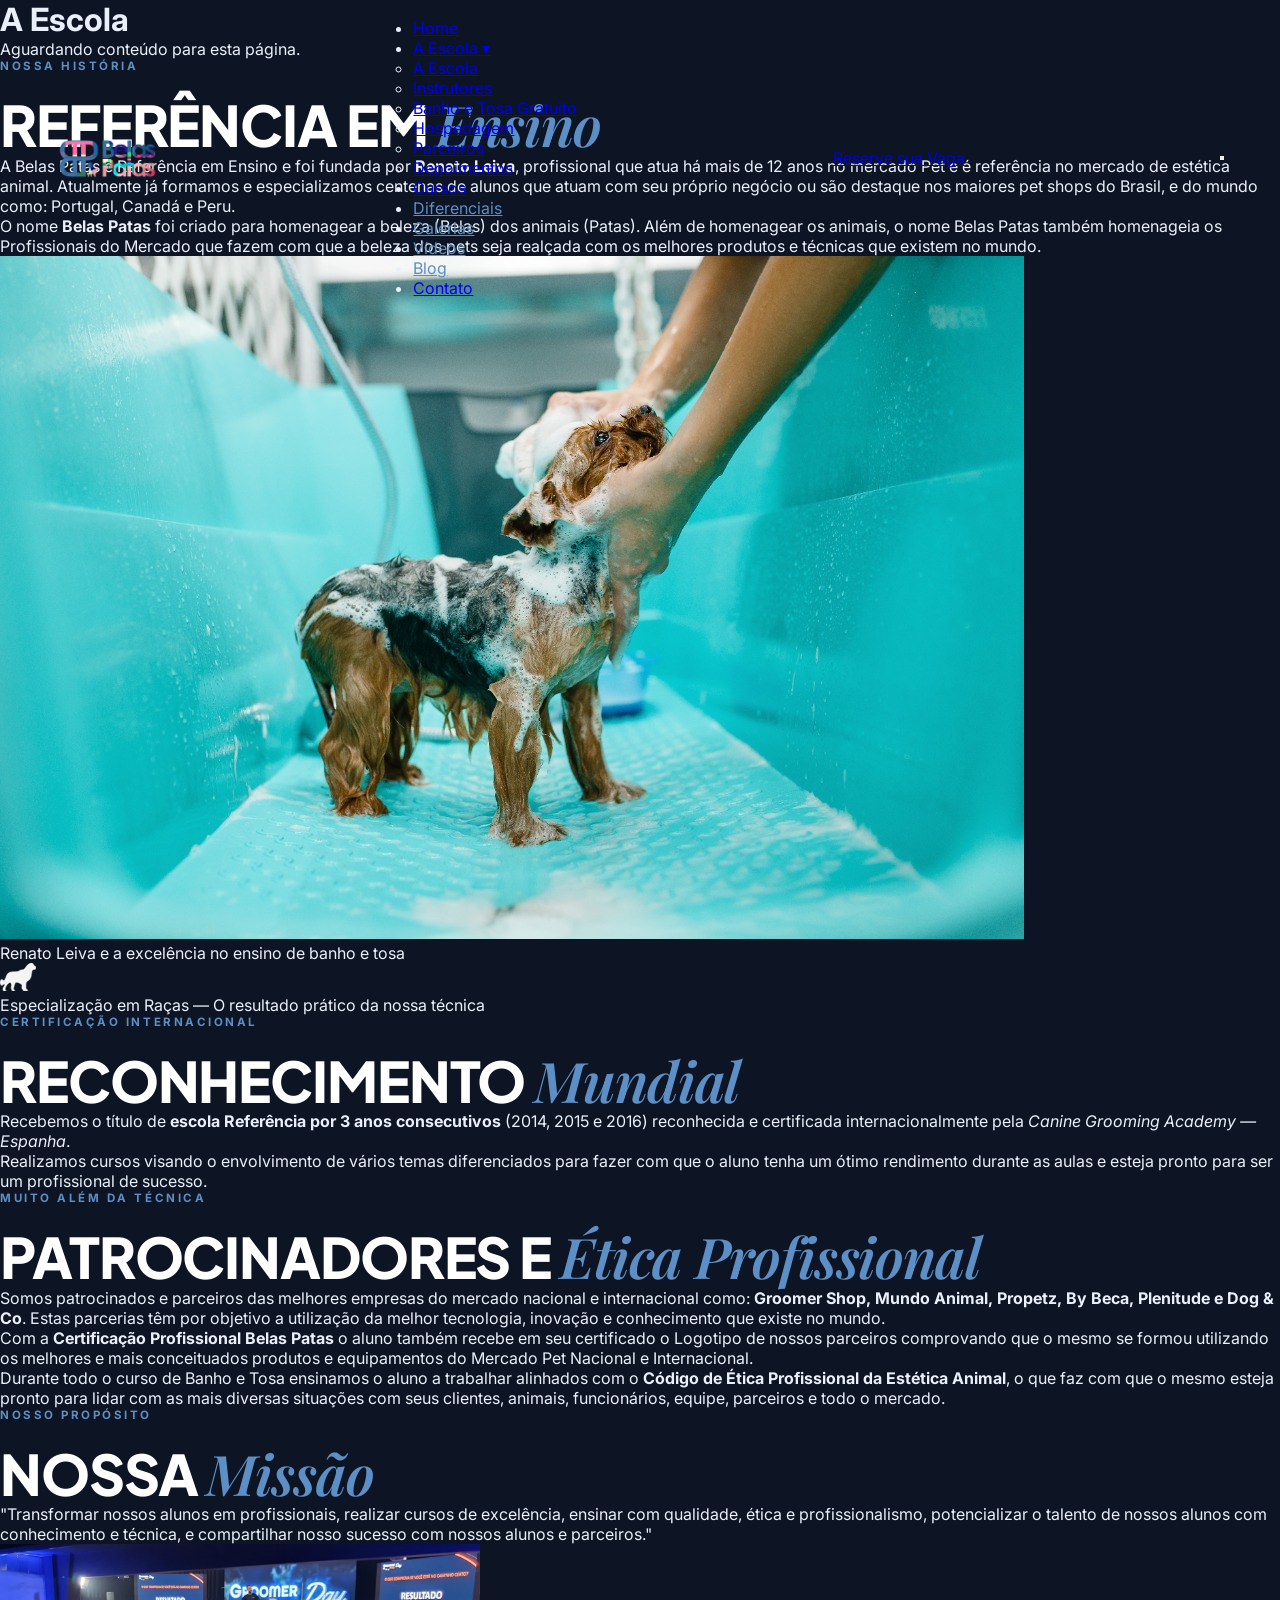
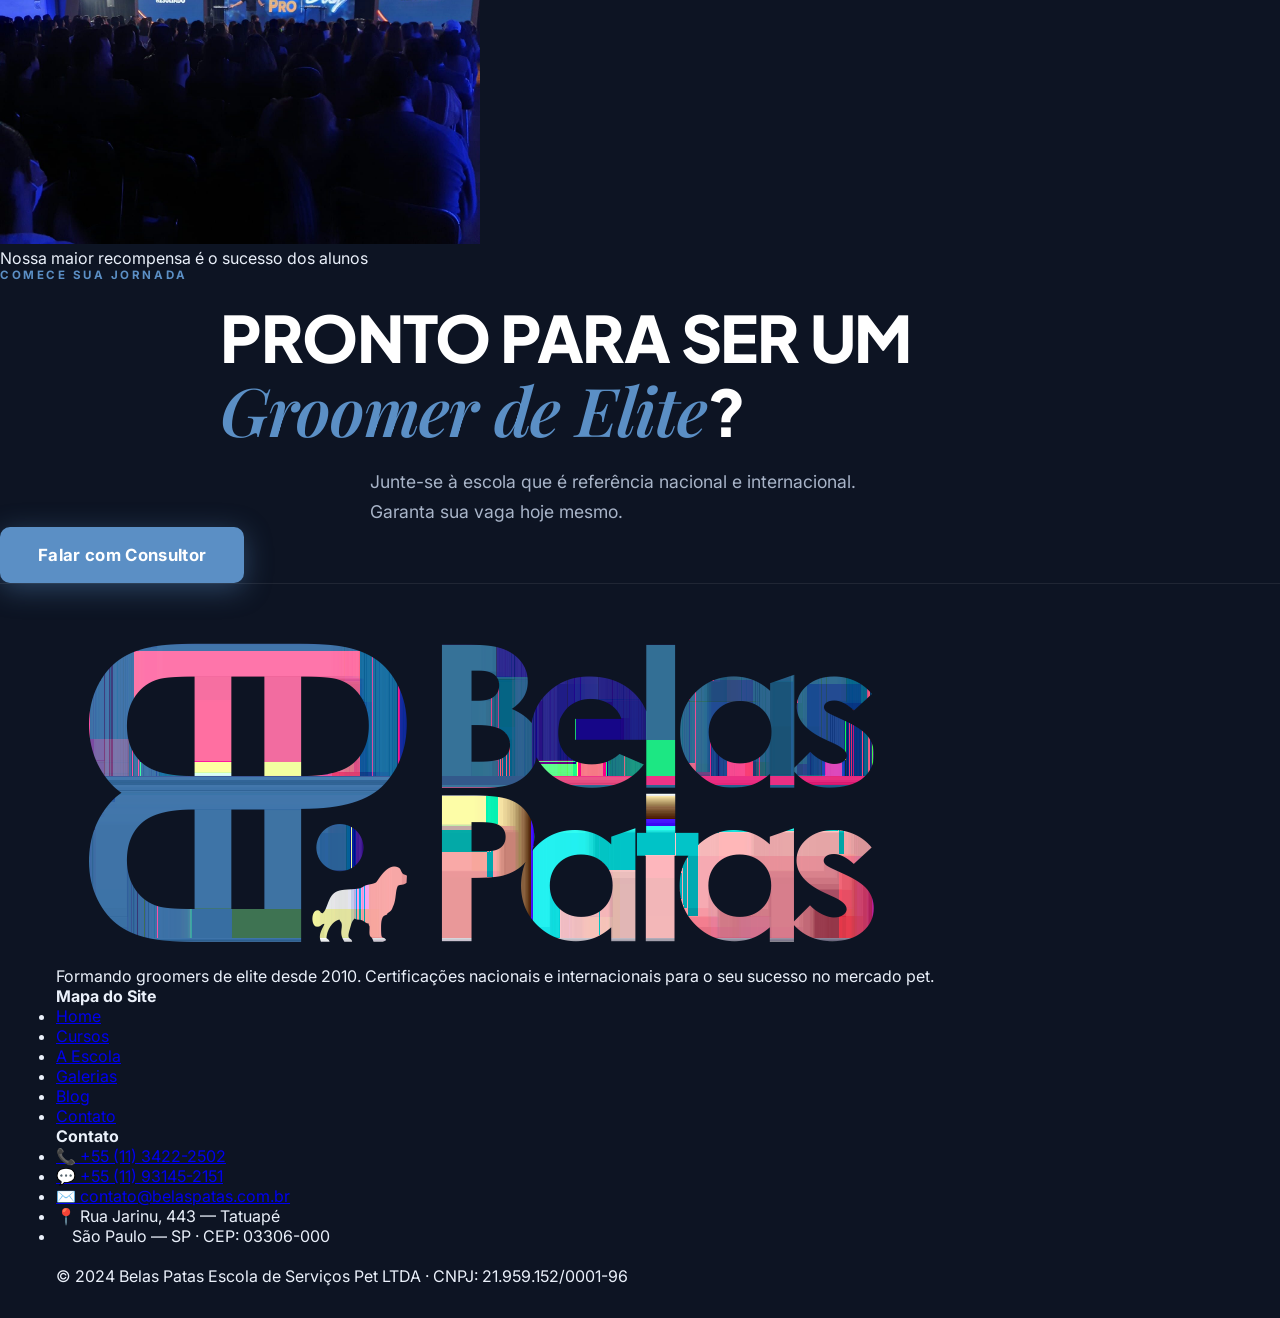
==== commit 70445edc: "Fix nav logo scaling and update to high-definition white text logo (842x346)" ====
--- a/a-escola.html
+++ b/a-escola.html
@@ -18,7 +18,7 @@
   <!-- ===== NAV ===== -->
   <nav class="nav" id="navbar">
     <a href="index.html" class="nav-logo" id="nav-logo-link">
-      <img src="assets/logo-footer.png" alt="Belas Patas" class="nav-logo-img" />
+      <img src="assets/logo-header.png" alt="Belas Patas" class="nav-logo-img" />
     </a>
     <ul class="nav-links" id="nav-links">
       <li><a href="index.html#home" class="nav-link">Home</a></li>
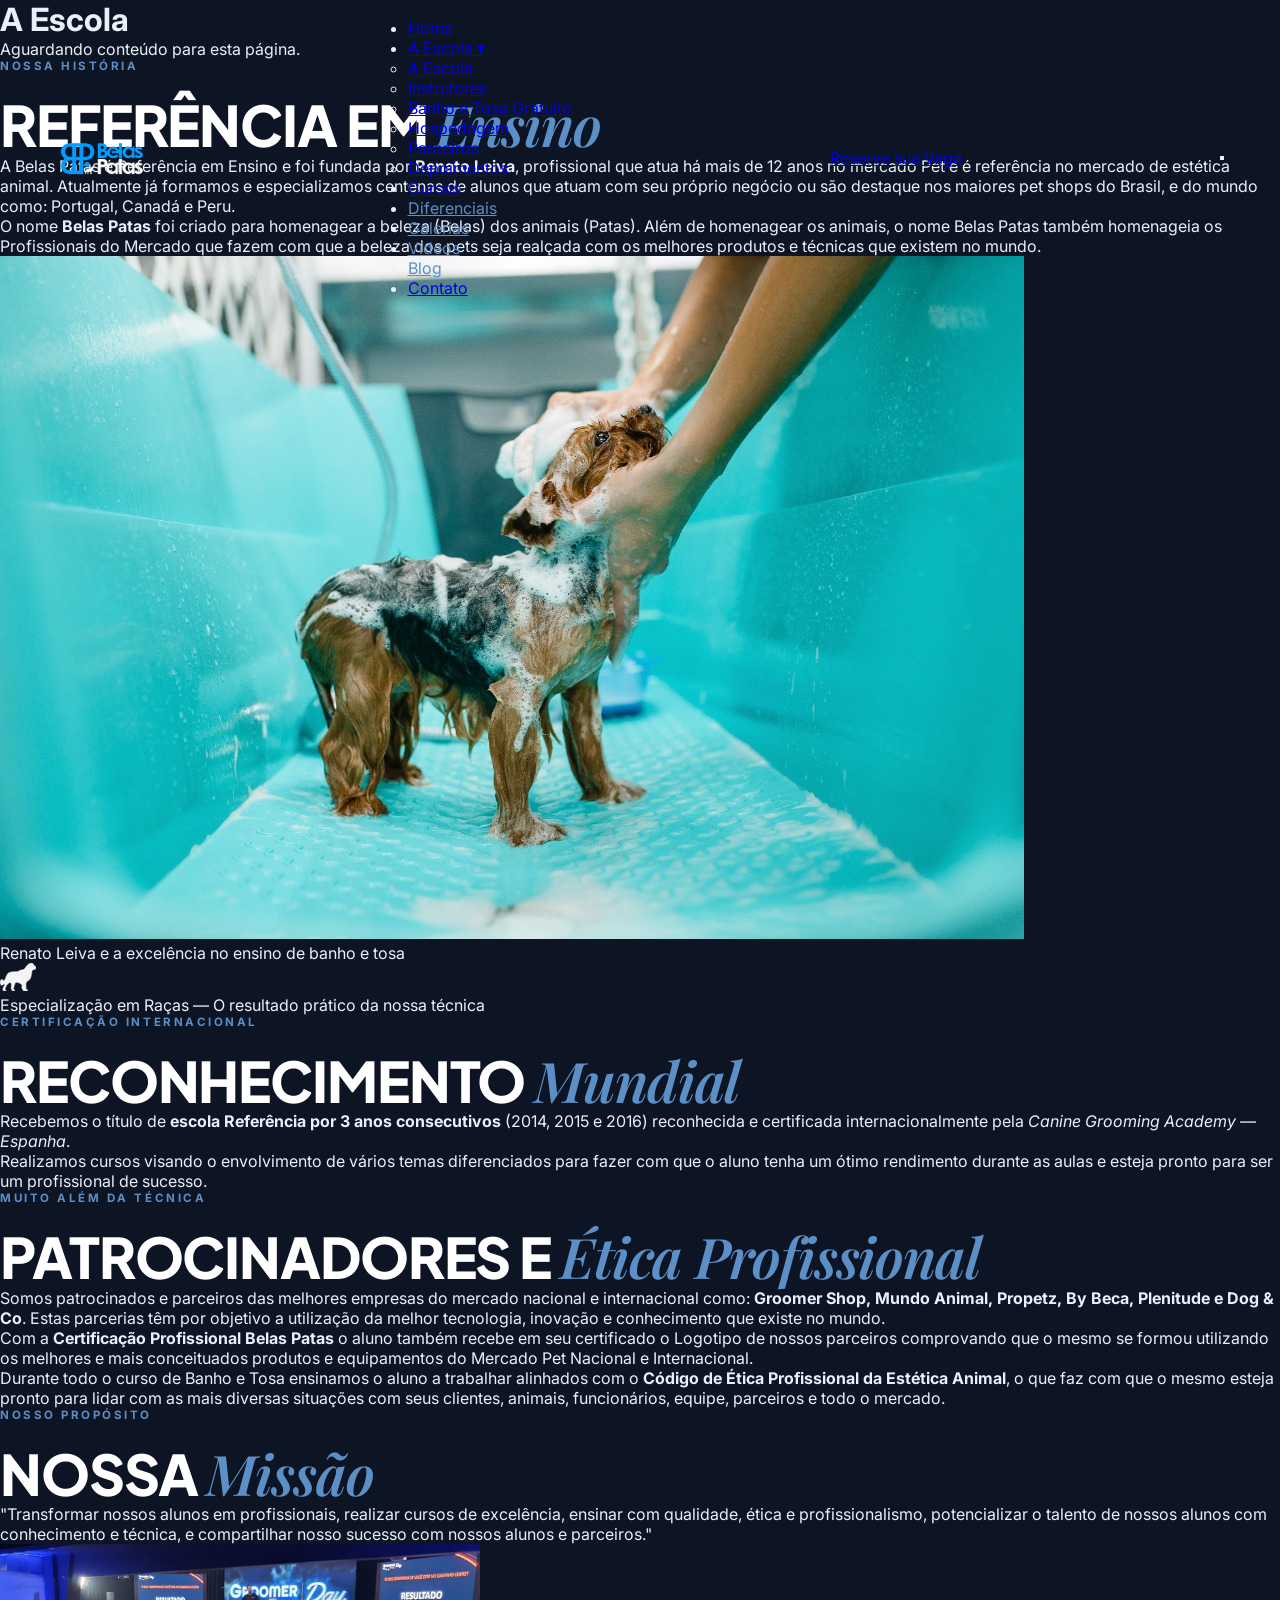
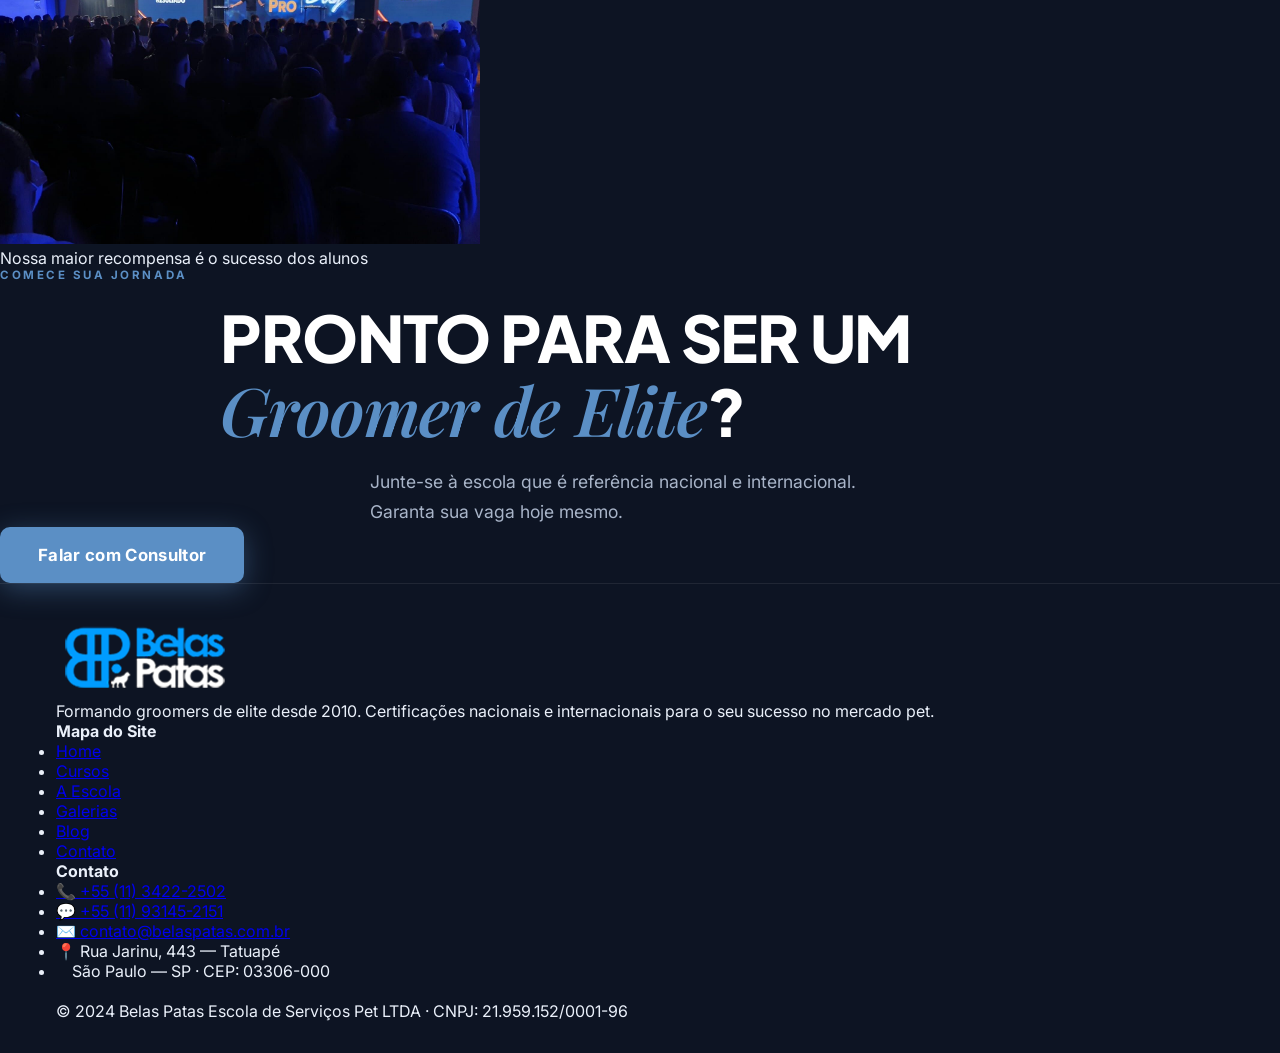
==== commit da5d4e5e: "Fix logo bug: restore original logo-footer.png and use it for both header and footer" ====
--- a/a-escola.html
+++ b/a-escola.html
@@ -18,7 +18,7 @@
   <!-- ===== NAV ===== -->
   <nav class="nav" id="navbar">
     <a href="index.html" class="nav-logo" id="nav-logo-link">
-      <img src="assets/logo-header.png" alt="Belas Patas" class="nav-logo-img" />
+      <img src="assets/logo-footer.png" alt="Belas Patas" class="nav-logo-img" />
     </a>
     <ul class="nav-links" id="nav-links">
       <li><a href="index.html#home" class="nav-link">Home</a></li>
